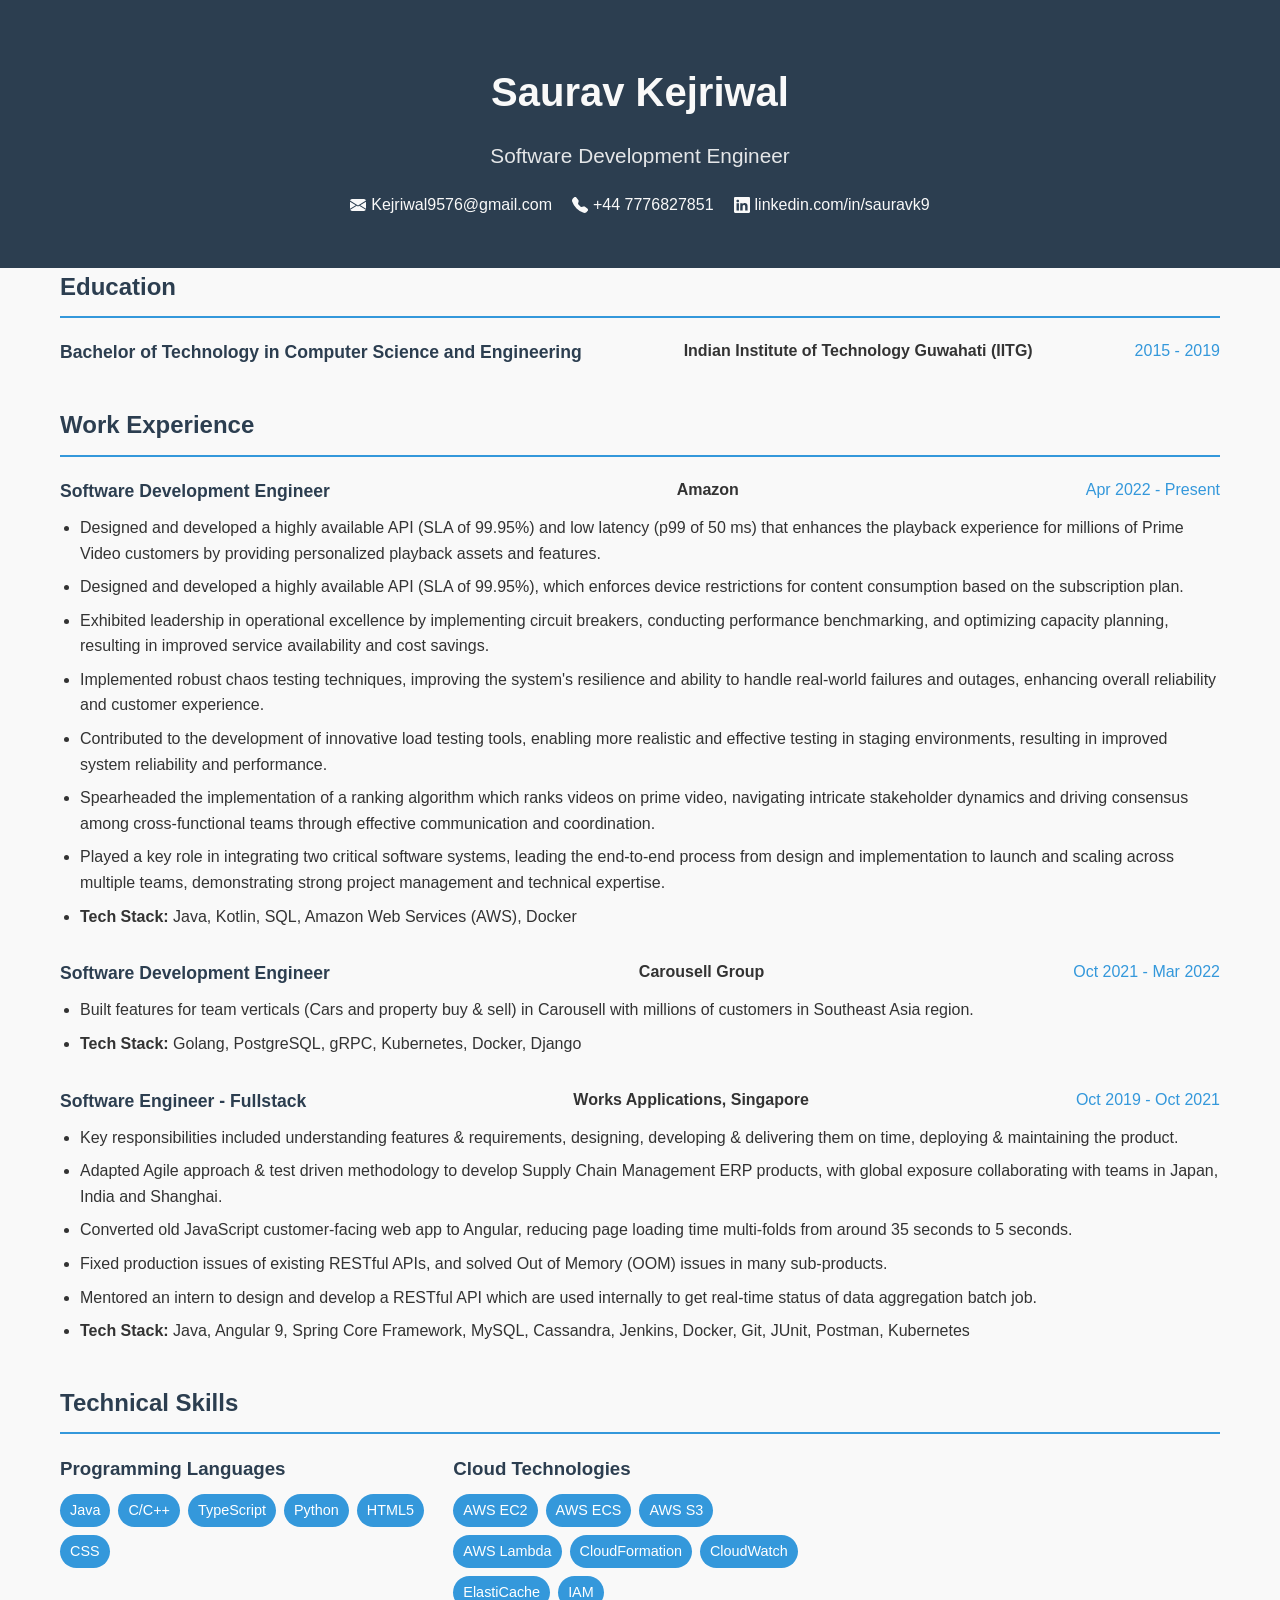
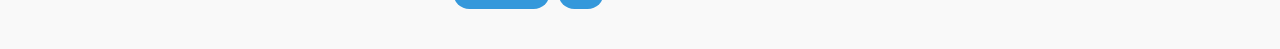
==== index.html @ 4a51d450 "Update index.html" ====
<!DOCTYPE html>
<html lang="en">
<head>
  <meta charset="UTF-8">
  <meta name="viewport" content="width=device-width, initial-scale=1.0">
  <title>Saurav Kejriwal | Software Engineer</title>
  <style>
    :root {
      --primary-color: #2c3e50;
      --secondary-color: #3498db;
      --accent-color: #e74c3c;
      --light-bg: #f9f9f9;
      --dark-bg: #2c3e50;
      --text-color: #333;
      --light-text: #f9f9f9;
    }
    
    * {
      margin: 0;
      padding: 0;
      box-sizing: border-box;
      font-family: 'Segoe UI', Tahoma, Geneva, Verdana, sans-serif;
    }
    
    body {
      color: var(--text-color);
      line-height: 1.6;
      background-color: var(--light-bg);
    }
    
    a {
      color: var(--secondary-color);
      text-decoration: none;
      transition: color 0.3s;
    }
    
    a:hover {
      color: var(--accent-color);
    }
    
    .container {
      max-width: 1200px;
      margin: 0 auto;
      padding: 0 20px;
    }
    
    /* Header */
    header {
      background-color: var(--dark-bg);
      color: var(--light-text);
      padding: 60px 0 30px;
      text-align: center;
    }
    
    .profile-info h1 {
      font-size: 2.5rem;
      margin-bottom: 15px;
    }
    
    .profile-info h2 {
      font-size: 1.3rem;
      font-weight: normal;
      margin-bottom: 20px;
      opacity: 0.9;
    }
    
    .contact-links {
      display: flex;
      justify-content: center;
      gap: 20px;
      margin: 20px 0;
      flex-wrap: wrap;
    }
    
    .contact-links a {
      color: var(--light-text);
      display: flex;
      align-items: center;
      gap: 5px;
    }
    
    .contact-links a:hover {
      color: var(--secondary-color);
    }
    
    /* Main Content */
    main {
      padding: 40px 0;
    }
    
    section {
      margin-bottom: 40px;
    }
    
    section h2 {
      border-bottom: 2px solid var(--secondary-color);
      padding-bottom: 10px;
      margin-bottom: 20px;
      color: var(--primary-color);
    }
    
    .experience-item, .education-item {
      margin-bottom: 30px;
    }
    
    .experience-header, .education-header {
      display: flex;
      justify-content: space-between;
      margin-bottom: 10px;
      flex-wrap: wrap;
    }
    
    .experience-title, .education-degree {
      font-weight: bold;
      font-size: 1.1rem;
      color: var(--primary-color);
    }
    
    .experience-company, .education-institution {
      font-weight: bold;
    }
    
    .experience-date, .education-date {
      color: var(--secondary-color);
    }
    
    .experience-details ul {
      padding-left: 20px;
    }
    
    .experience-details li {
      margin-bottom: 8px;
    }
    
    /* Skills */
    .skills-container {
      display: grid;
      grid-template-columns: repeat(auto-fill, minmax(300px, 1fr));
      gap: 20px;
    }
    
    .skill-category h3 {
      color: var(--primary-color);
      margin-bottom: 10px;
    }
    
    .skill-list {
      display: flex;
      flex-wrap: wrap;
      gap: 8px;
    }
    
    .skill-item {
      background-color: var(--secondary-color);
      color: white;
      padding: 5px 10px;
      border-radius: 20px;
      font-size: 0.9rem;
    }
    
    /* Achievements & Responsibilities */
    .achievements-list li, .responsibilities-list li {
      margin-bottom: 15px;
      list-style-type: disc;
      margin-left: 20px;
    }
    
    /* Footer */
    footer {
      background-color: var(--dark-bg);
      color: var(--light-text);
      padding: 20px 0;
      text-align: center;
    }
    
    /* Responsive */
    @media screen and (max-width: 768px) {
      .experience-header, .education-header {
        flex-direction: column;
        gap: 5px;
      }
      
      .skills-container {
        grid-template-columns: 1fr;
      }
    }
  </style>
</head>
<body>
  <header>
    <div class="container">
      <div class="profile-info">
        <h1>Saurav Kejriwal</h1>
        <h2>Software Development Engineer</h2>
        <div class="contact-links">
          <a href="mailto:Kejriwal9576@gmail.com">
            <svg xmlns="http://www.w3.org/2000/svg" width="16" height="16" fill="currentColor" viewBox="0 0 16 16">
              <path d="M.05 3.555A2 2 0 0 1 2 2h12a2 2 0 0 1 1.95 1.555L8 8.414.05 3.555ZM0 4.697v7.104l5.803-3.558L0 4.697ZM6.761 8.83l-6.57 4.027A2 2 0 0 0 2 14h12a2 2 0 0 0 1.808-1.144l-6.57-4.027L8 9.586l-1.239-.757Zm3.436-.586L16 11.801V4.697l-5.803 3.546Z"/>
            </svg>
            Kejriwal9576@gmail.com
          </a>
          <a href="tel:+447776827851">
            <svg xmlns="http://www.w3.org/2000/svg" width="16" height="16" fill="currentColor" viewBox="0 0 16 16">
              <path fill-rule="evenodd" d="M1.885.511a1.745 1.745 0 0 1 2.61.163L6.29 2.98c.329.423.445.974.315 1.494l-.547 2.19a.678.678 0 0 0 .178.643l2.457 2.457a.678.678 0 0 0 .644.178l2.189-.547a1.745 1.745 0 0 1 1.494.315l2.306 1.794c.829.645.905 1.87.163 2.611l-1.034 1.034c-.74.74-1.846 1.065-2.877.702a18.634 18.634 0 0 1-7.01-4.42 18.634 18.634 0 0 1-4.42-7.009c-.362-1.03-.037-2.137.703-2.877L1.885.511z"/>
            </svg>
            +44 7776827851
          </a>
          <a href="https://linkedin.com/in/sauravk9" target="_blank">
            <svg xmlns="http://www.w3.org/2000/svg" width="16" height="16" fill="currentColor" viewBox="0 0 16 16">
              <path d="M0 1.146C0 .513.526 0 1.175 0h13.65C15.474 0 16 .513 16 1.146v13.708c0 .633-.526 1.146-1.175 1.146H1.175C.526 16 0 15.487 0 14.854V1.146zm4.943 12.248V6.169H2.542v7.225h2.401zm-1.2-8.212c.837 0 1.358-.554 1.358-1.248-.015-.709-.52-1.248-1.342-1.248-.822 0-1.359.54-1.359 1.248 0 .694.521 1.248 1.327 1.248h.016zm4.908 8.212V9.359c0-.216.016-.432.08-.586.173-.431.568-.878 1.232-.878.869 0 1.216.662 1.216 1.634v3.865h2.401V9.25c0-2.22-1.184-3.252-2.764-3.252-1.274 0-1.845.7-2.165 1.193v.025h-.016a5.54 5.54 0 0 1 .016-.025V6.169h-2.4c.03.678 0 7.225 0 7.225h2.4z"/>
            </svg>
            linkedin.com/in/sauravk9
          </a>
        </div>
      </div>
    </div>
  </header>
  
  <main class="container">
    <section id="education">
      <h2>Education</h2>
      <div class="education-item">
        <div class="education-header">
          <div class="education-degree">Bachelor of Technology in Computer Science and Engineering</div>
          <div class="education-institution">Indian Institute of Technology Guwahati (IITG)</div>
          <div class="education-date">2015 - 2019</div>
        </div>
      </div>
    </section>

    <section id="experience">
      <h2>Work Experience</h2>
      
      <div class="experience-item">
        <div class="experience-header">
          <div class="experience-title">Software Development Engineer</div>
          <div class="experience-company">Amazon</div>
          <div class="experience-date">Apr 2022 - Present</div>
        </div>
        <div class="experience-details">
          <ul>
            <li>Designed and developed a highly available API (SLA of 99.95%) and low latency (p99 of 50 ms) that enhances the playback experience for millions of Prime Video customers by providing personalized playback assets and features.</li>
            <li>Designed and developed a highly available API (SLA of 99.95%), which enforces device restrictions for content consumption based on the subscription plan.</li>
            <li>Exhibited leadership in operational excellence by implementing circuit breakers, conducting performance benchmarking, and optimizing capacity planning, resulting in improved service availability and cost savings.</li>
            <li>Implemented robust chaos testing techniques, improving the system's resilience and ability to handle real-world failures and outages, enhancing overall reliability and customer experience.</li>
            <li>Contributed to the development of innovative load testing tools, enabling more realistic and effective testing in staging environments, resulting in improved system reliability and performance.</li>
            <li>Spearheaded the implementation of a ranking algorithm which ranks videos on prime video, navigating intricate stakeholder dynamics and driving consensus among cross-functional teams through effective communication and coordination.</li>
            <li>Played a key role in integrating two critical software systems, leading the end-to-end process from design and implementation to launch and scaling across multiple teams, demonstrating strong project management and technical expertise.</li>
            <li><strong>Tech Stack:</strong> Java, Kotlin, SQL, Amazon Web Services (AWS), Docker</li>
          </ul>
        </div>
      </div>
      
      <div class="experience-item">
        <div class="experience-header">
          <div class="experience-title">Software Development Engineer</div>
          <div class="experience-company">Carousell Group</div>
          <div class="experience-date">Oct 2021 - Mar 2022</div>
        </div>
        <div class="experience-details">
          <ul>
            <li>Built features for team verticals (Cars and property buy & sell) in Carousell with millions of customers in Southeast Asia region.</li>
            <li><strong>Tech Stack:</strong> Golang, PostgreSQL, gRPC, Kubernetes, Docker, Django</li>
          </ul>
        </div>
      </div>
      
      <div class="experience-item">
        <div class="experience-header">
          <div class="experience-title">Software Engineer - Fullstack</div>
          <div class="experience-company">Works Applications, Singapore</div>
          <div class="experience-date">Oct 2019 - Oct 2021</div>
        </div>
        <div class="experience-details">
          <ul>
            <li>Key responsibilities included understanding features & requirements, designing, developing & delivering them on time, deploying & maintaining the product.</li>
            <li>Adapted Agile approach & test driven methodology to develop Supply Chain Management ERP products, with global exposure collaborating with teams in Japan, India and Shanghai.</li>
            <li>Converted old JavaScript customer-facing web app to Angular, reducing page loading time multi-folds from around 35 seconds to 5 seconds.</li>
            <li>Fixed production issues of existing RESTful APIs, and solved Out of Memory (OOM) issues in many sub-products.</li>
            <li>Mentored an intern to design and develop a RESTful API which are used internally to get real-time status of data aggregation batch job.</li>
            <li><strong>Tech Stack:</strong> Java, Angular 9, Spring Core Framework, MySQL, Cassandra, Jenkins, Docker, Git, JUnit, Postman, Kubernetes</li>
          </ul>
        </div>
      </div>
    </section>
    
    <section id="skills">
      <h2>Technical Skills</h2>
      <div class="skills-container">
        <div class="skill-category">
          <h3>Programming Languages</h3>
          <div class="skill-list">
            <span class="skill-item">Java</span>
            <span class="skill-item">C/C++</span>
            <span class="skill-item">TypeScript</span>
            <span class="skill-item">Python</span>
            <span class="skill-item">HTML5</span>
            <span class="skill-item">CSS</span>
          </div>
        </div>
        
        <div class="skill-category">
          <h3>Cloud Technologies</h3>
          <div class="skill-list">
            <span class="skill-item">AWS EC2</span>
            <span class="skill-item">AWS ECS</span>
            <span class="skill-item">AWS S3</span>
            <span class="skill-item">AWS Lambda</span>
            <span class="skill-item">CloudFormation</span>
            <span class="skill-item">CloudWatch</span>
            <span class="skill-item">ElastiCache</span>
            <span class="skill-item">IAM</span>
          </div>
        </div>
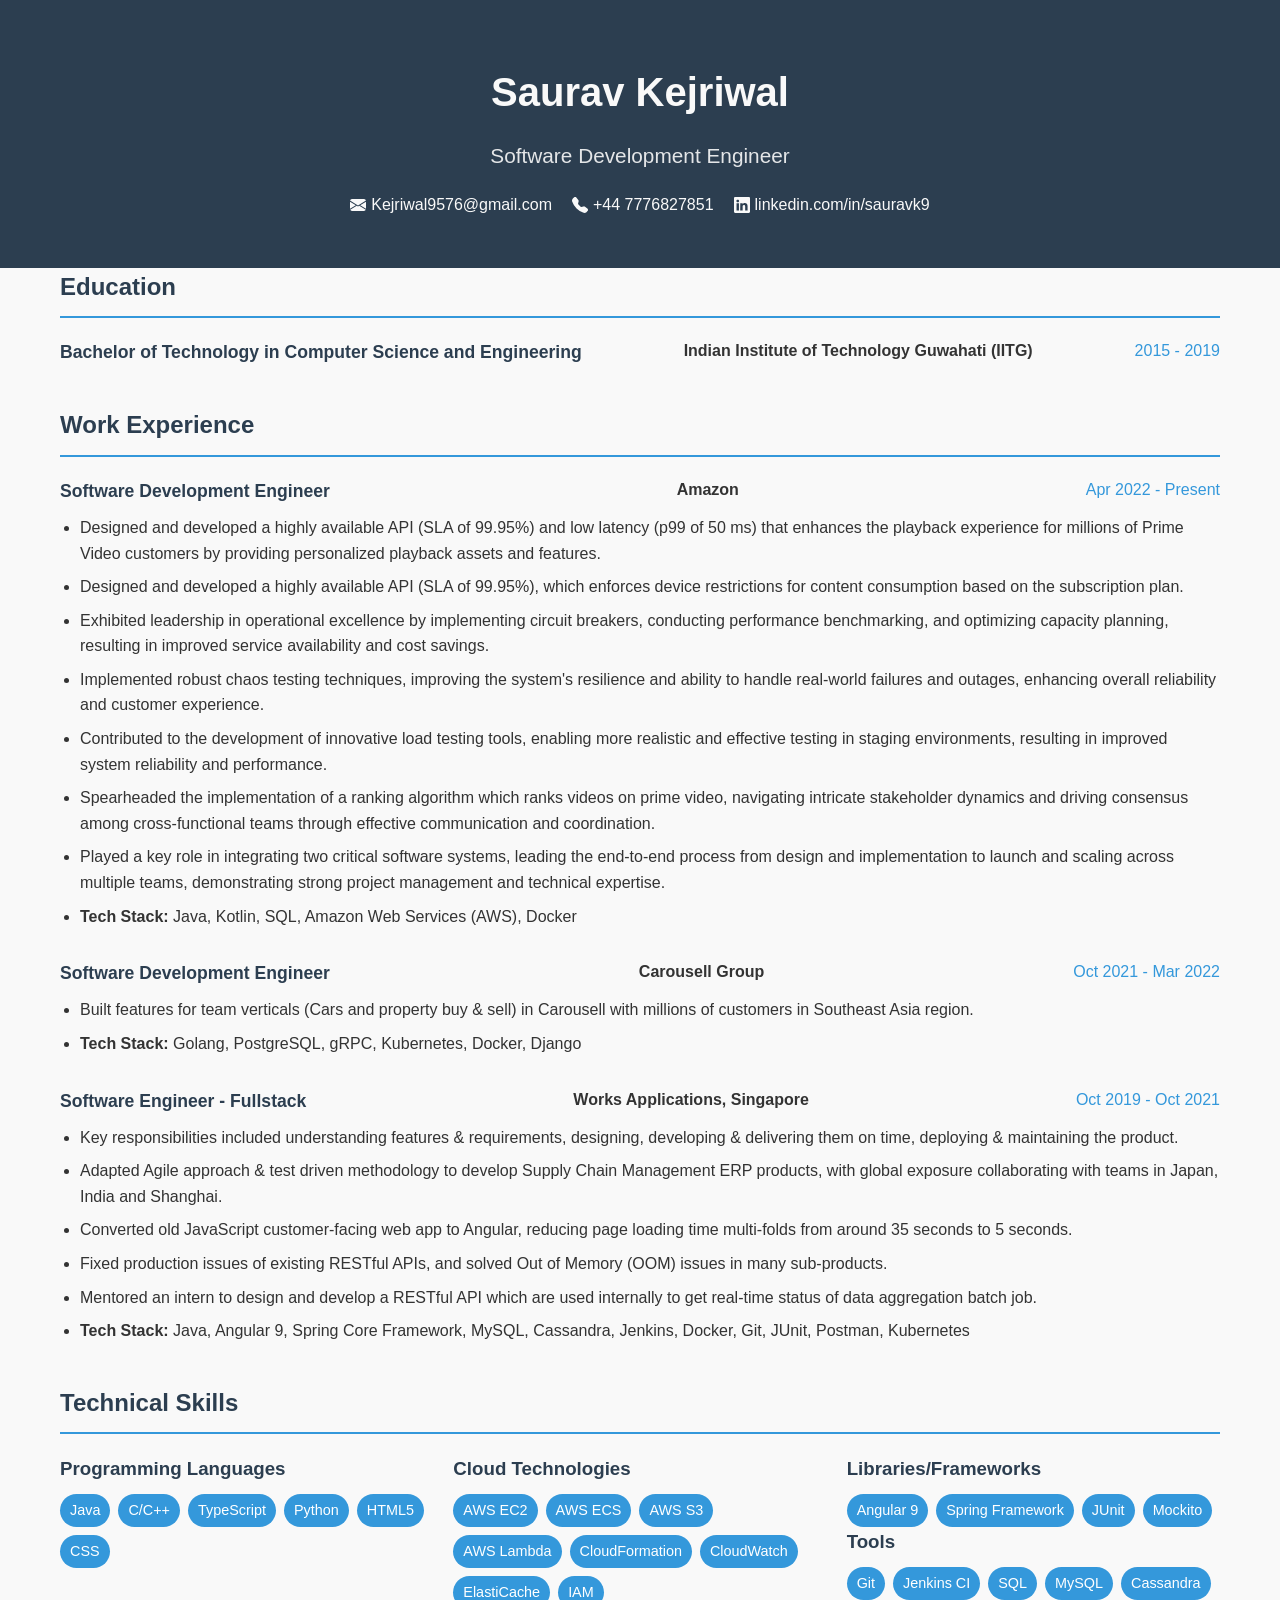
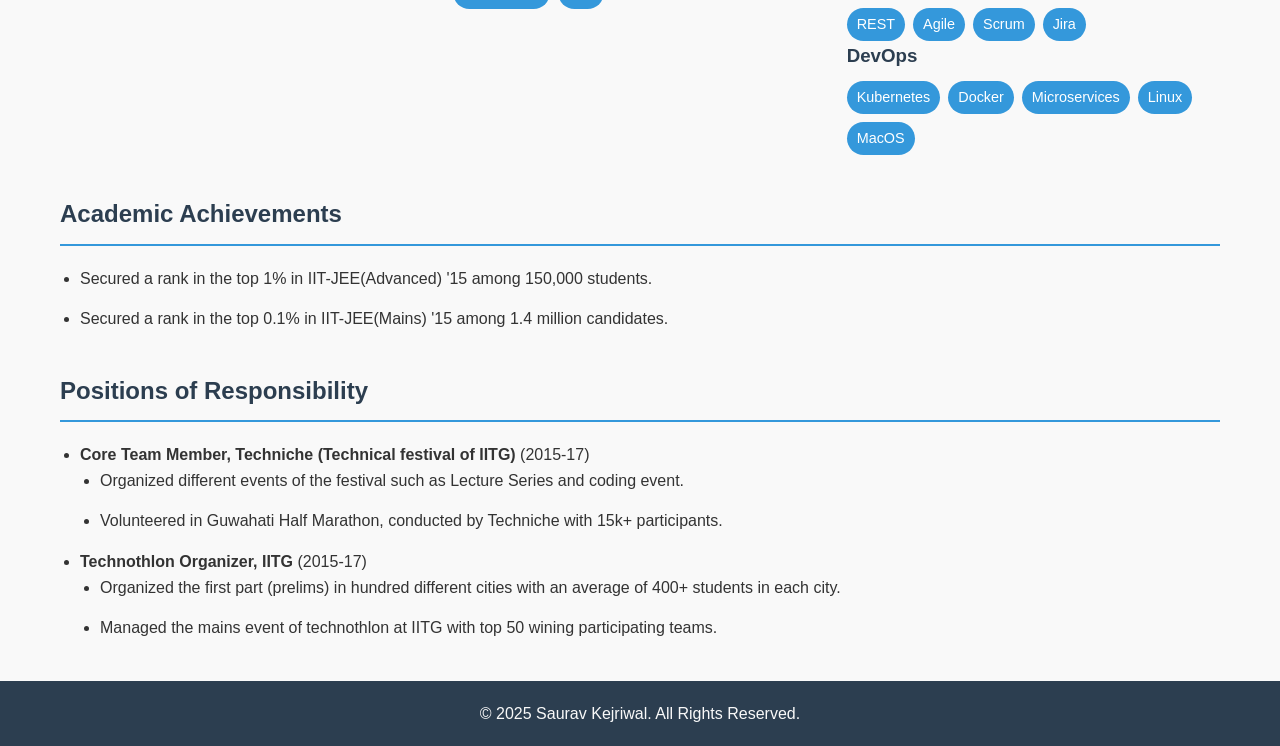
==== commit 2b3e532b: "Update index.html" ====
--- a/index.html
+++ b/index.html
@@ -312,4 +312,80 @@
             <span class="skill-item">IAM</span>
           </div>
         </div>
+
+        <div class="skill-category">
+          <h3>Libraries/Frameworks</h3>
+          <div class="skill-list">
+        <div class="skill-list">
+            <span class="skill-item">Angular 9</span>
+            <span class="skill-item">Spring Framework</span>
+            <span class="skill-item">JUnit</span>
+            <span class="skill-item">Mockito</span>
+          </div>
+        </div>
+        
+        <div class="skill-category">
+          <h3>Tools</h3>
+          <div class="skill-list">
+            <span class="skill-item">Git</span>
+            <span class="skill-item">Jenkins CI</span>
+            <span class="skill-item">SQL</span>
+            <span class="skill-item">MySQL</span>
+            <span class="skill-item">Cassandra</span>
+            <span class="skill-item">REST</span>
+            <span class="skill-item">Agile</span>
+            <span class="skill-item">Scrum</span>
+            <span class="skill-item">Jira</span>
+          </div>
+        </div>
+        
+        <div class="skill-category">
+          <h3>DevOps</h3>
+          <div class="skill-list">
+            <span class="skill-item">Kubernetes</span>
+            <span class="skill-item">Docker</span>
+            <span class="skill-item">Microservices</span>
+            <span class="skill-item">Linux</span>
+            <span class="skill-item">MacOS</span>
+          </div>
+        </div>
+      </div>
+    </section>
+    
+    <section id="achievements">
+      <h2>Academic Achievements</h2>
+      <ul class="achievements-list">
+        <li>Secured a rank in the top 1% in IIT-JEE(Advanced) '15 among 150,000 students.</li>
+        <li>Secured a rank in the top 0.1% in IIT-JEE(Mains) '15 among 1.4 million candidates.</li>
+      </ul>
+    </section>
+    
+    <section id="responsibilities">
+      <h2>Positions of Responsibility</h2>
+      <ul class="responsibilities-list">
+        <li>
+          <strong>Core Team Member, Techniche (Technical festival of IITG)</strong> (2015-17)
+          <ul>
+            <li>Organized different events of the festival such as Lecture Series and coding event.</li>
+            <li>Volunteered in Guwahati Half Marathon, conducted by Techniche with 15k+ participants.</li>
+          </ul>
+        </li>
+        <li>
+          <strong>Technothlon Organizer, IITG</strong> (2015-17)
+          <ul>
+            <li>Organized the first part (prelims) in hundred different cities with an average of 400+ students in each city.</li>
+            <li>Managed the mains event of technothlon at IITG with top 50 wining participating teams.</li>
+          </ul>
+        </li>
+      </ul>
+    </section>
+  </main>
   
+  <footer>
+    <div class="container">
+      <p>&copy; 2025 Saurav Kejriwal. All Rights Reserved.</p>
+    </div>
+  </footer>
+</body>
+</html>
+  
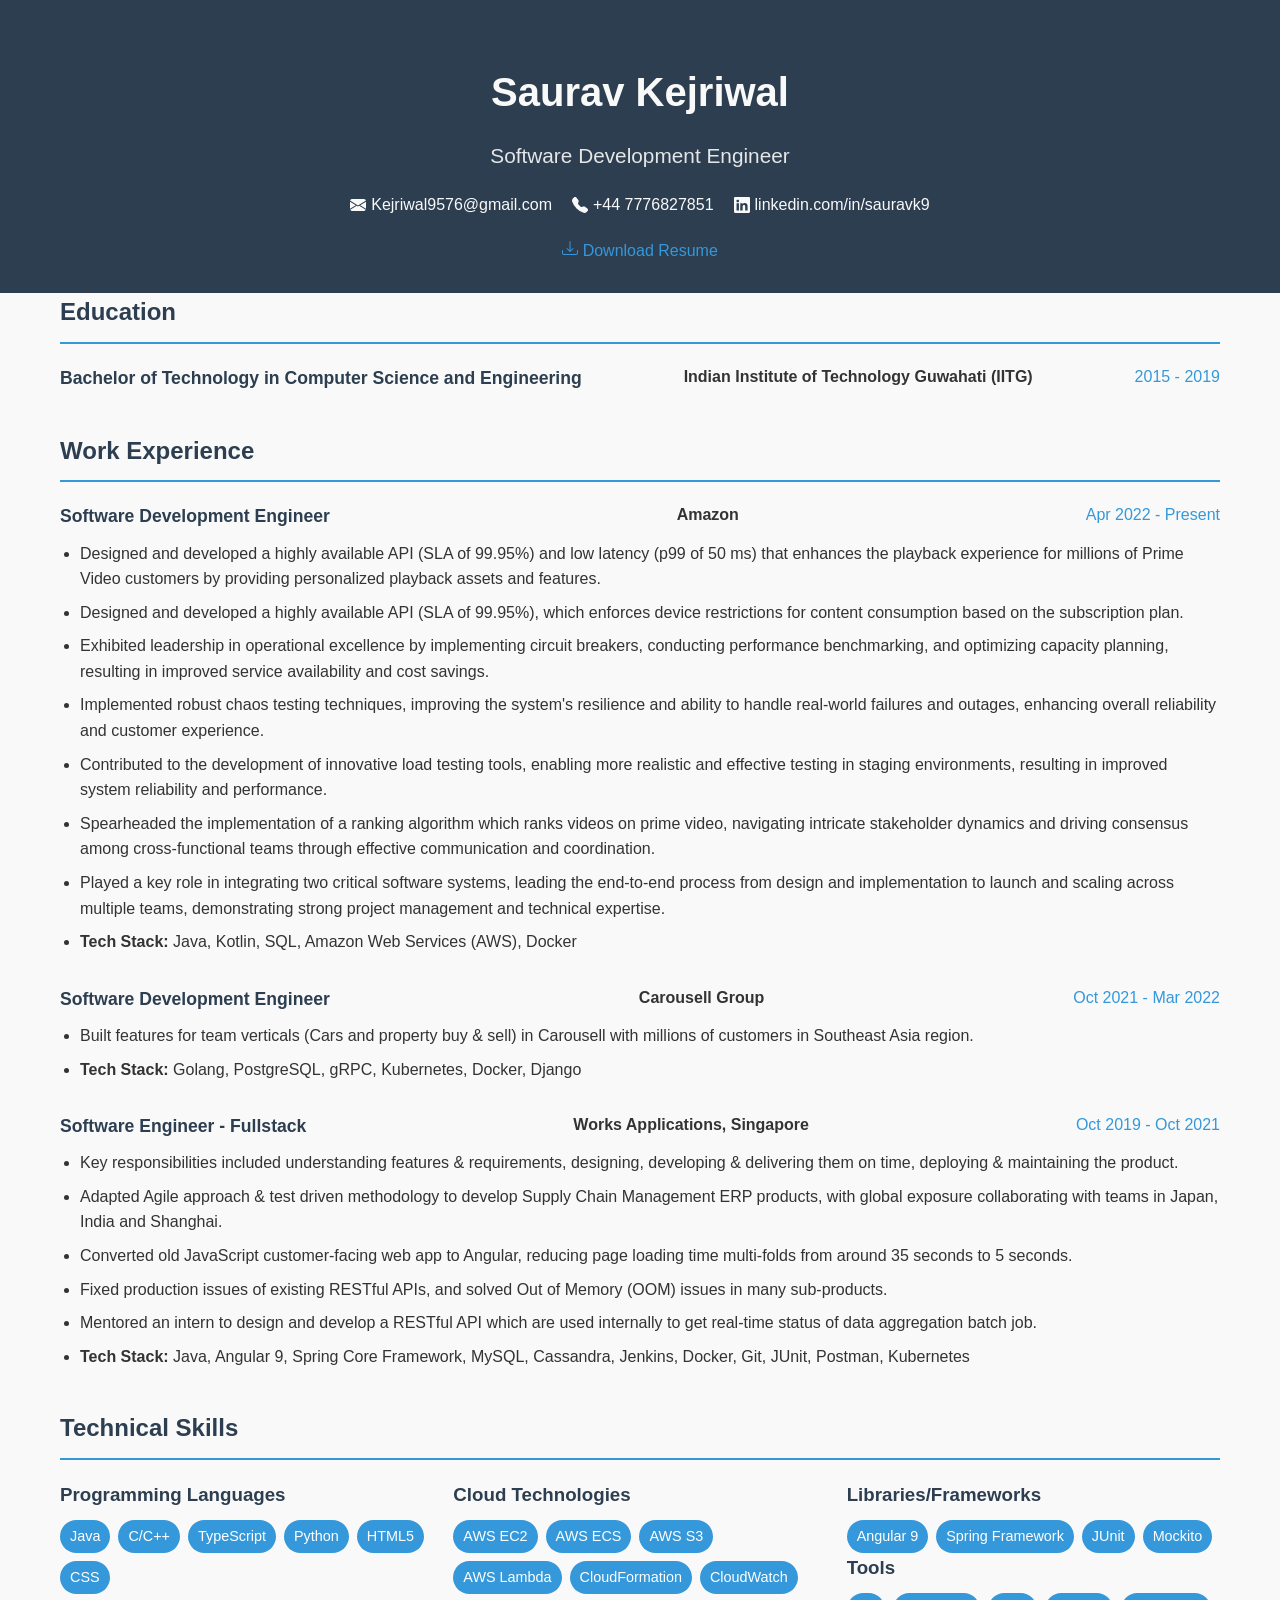
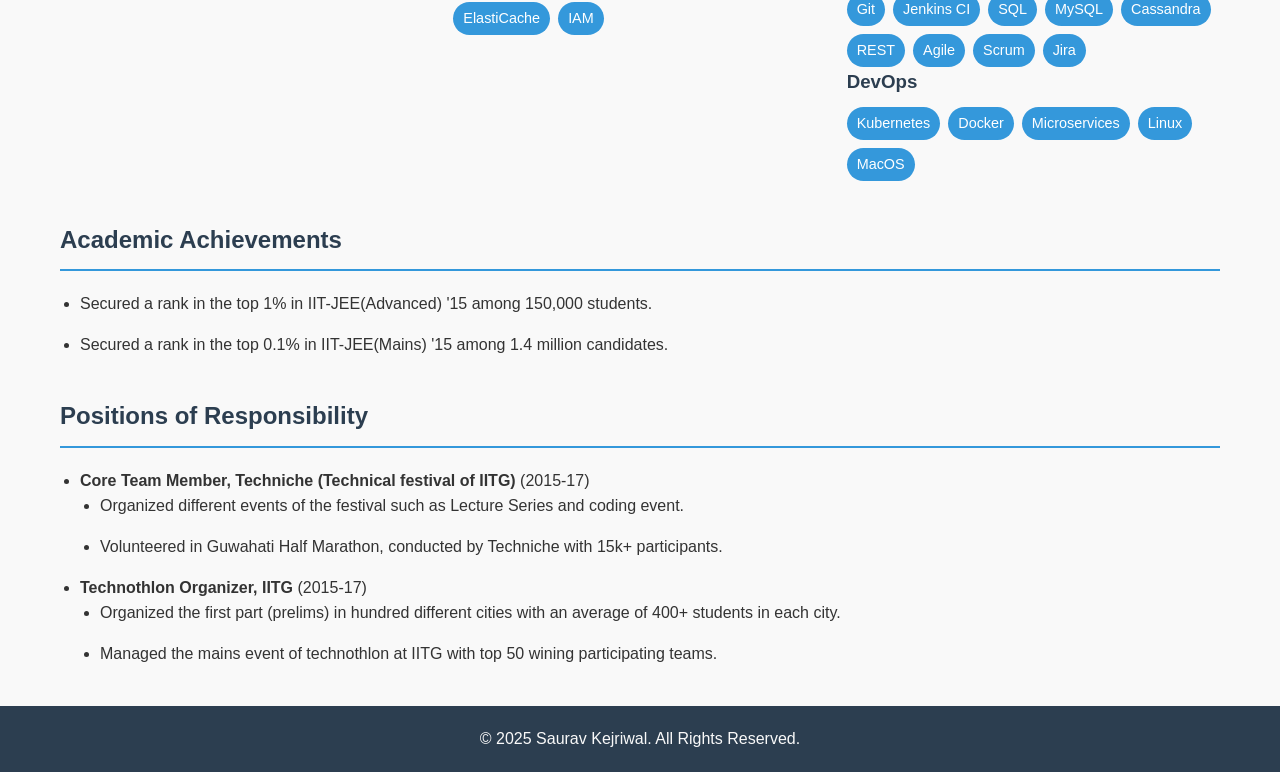
==== commit a1594608: "Update index.html" ====
--- a/index.html
+++ b/index.html
@@ -212,6 +212,15 @@
             linkedin.com/in/sauravk9
           </a>
         </div>
+        <div class="download-resume">
+  <a href="https://github.com/saurav9876/saurav9876.github.io/raw/master/Resume_Saurav.pdf" class="download-btn" target="_blank">
+    <svg xmlns="http://www.w3.org/2000/svg" width="16" height="16" fill="currentColor" viewBox="0 0 16 16">
+      <path d="M.5 9.9a.5.5 0 0 1 .5.5v2.5a1 1 0 0 0 1 1h12a1 1 0 0 0 1-1v-2.5a.5.5 0 0 1 1 0v2.5a2 2 0 0 1-2 2H2a2 2 0 0 1-2-2v-2.5a.5.5 0 0 1 .5-.5z"/>
+      <path d="M7.646 11.854a.5.5 0 0 0 .708 0l3-3a.5.5 0 0 0-.708-.708L8.5 10.293V1.5a.5.5 0 0 0-1 0v8.793L5.354 8.146a.5.5 0 1 0-.708.708l3 3z"/>
+    </svg>
+    Download Resume
+  </a>
+</div>
       </div>
     </div>
   </header>
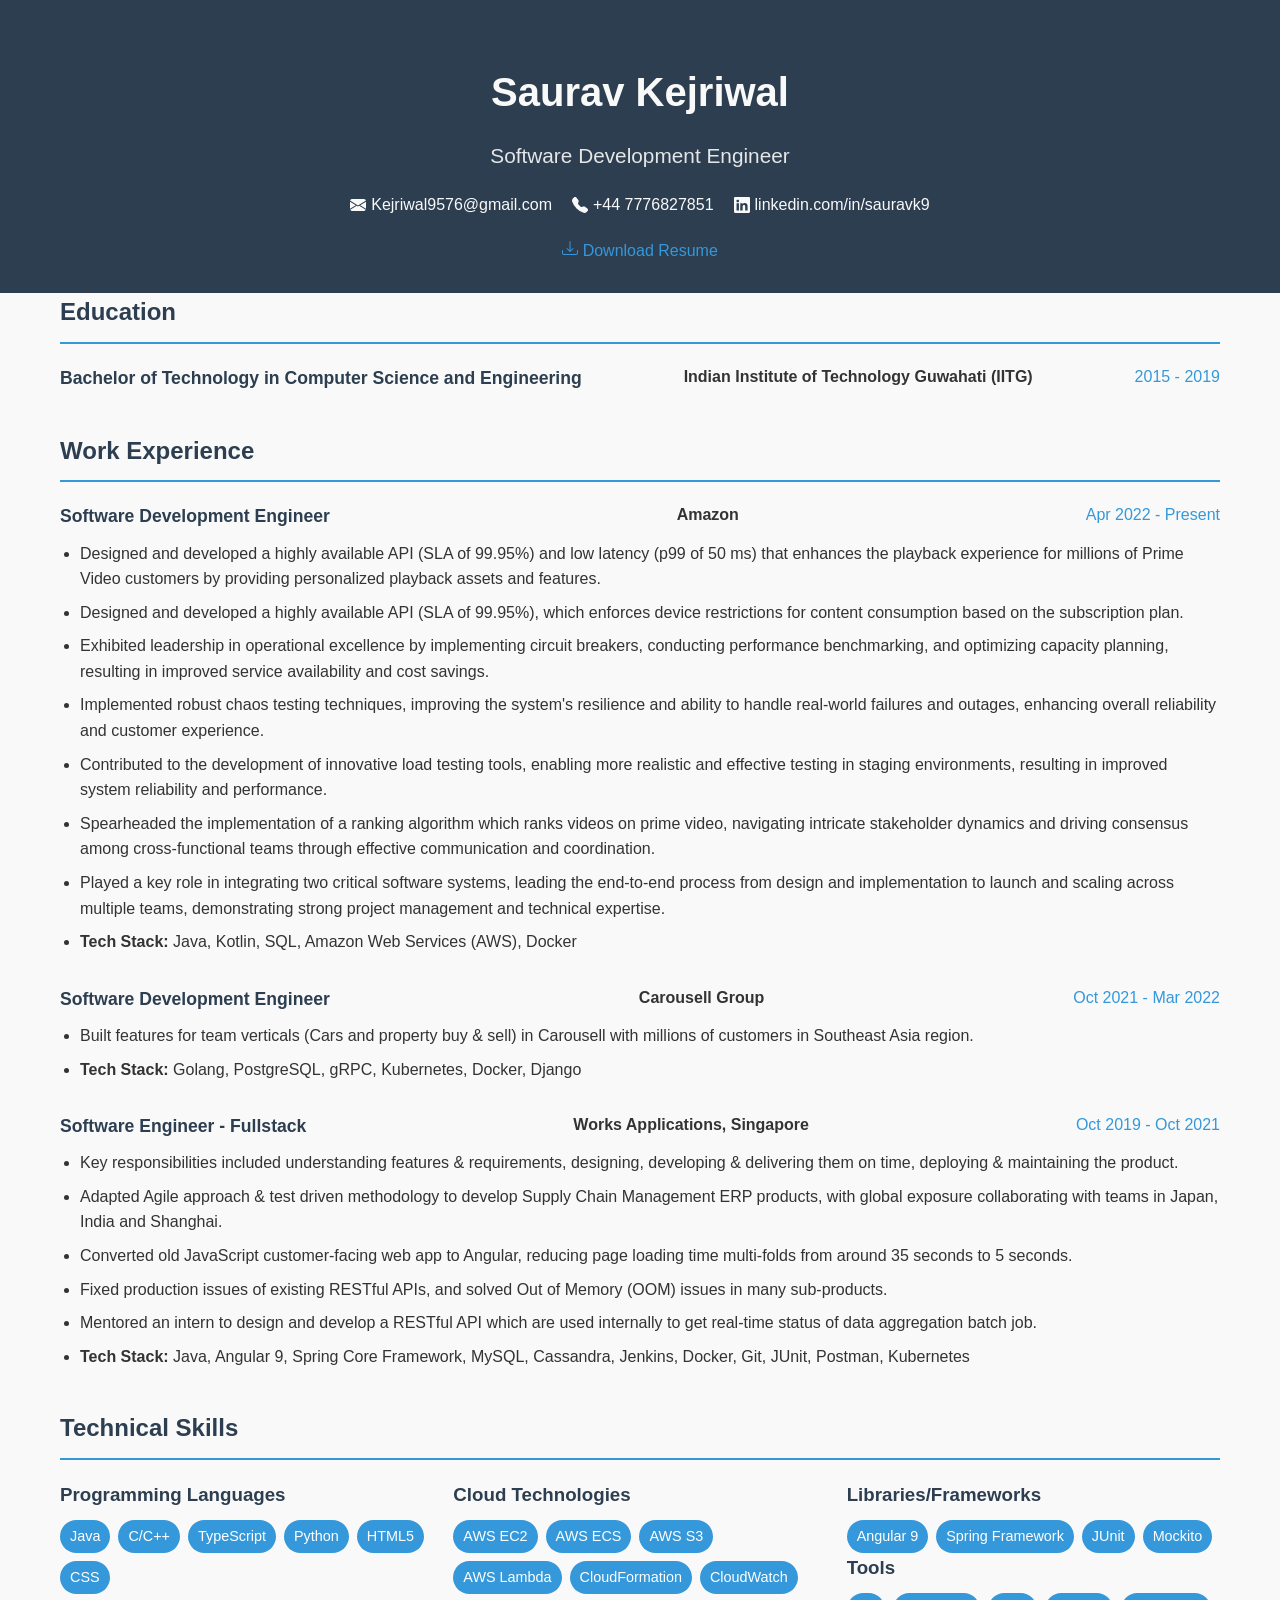
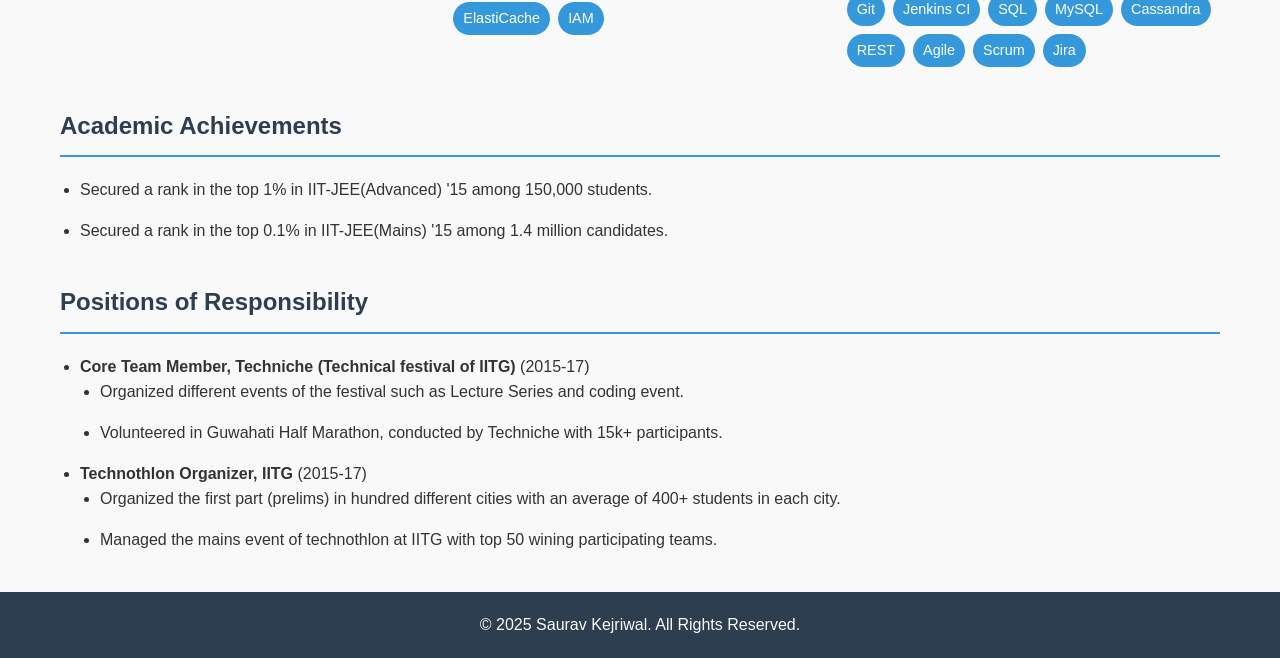
==== commit e1ccd837: "Update index.html" ====
--- a/index.html
+++ b/index.html
@@ -347,17 +347,6 @@
             <span class="skill-item">Jira</span>
           </div>
         </div>
-        
-        <div class="skill-category">
-          <h3>DevOps</h3>
-          <div class="skill-list">
-            <span class="skill-item">Kubernetes</span>
-            <span class="skill-item">Docker</span>
-            <span class="skill-item">Microservices</span>
-            <span class="skill-item">Linux</span>
-            <span class="skill-item">MacOS</span>
-          </div>
-        </div>
       </div>
     </section>
     
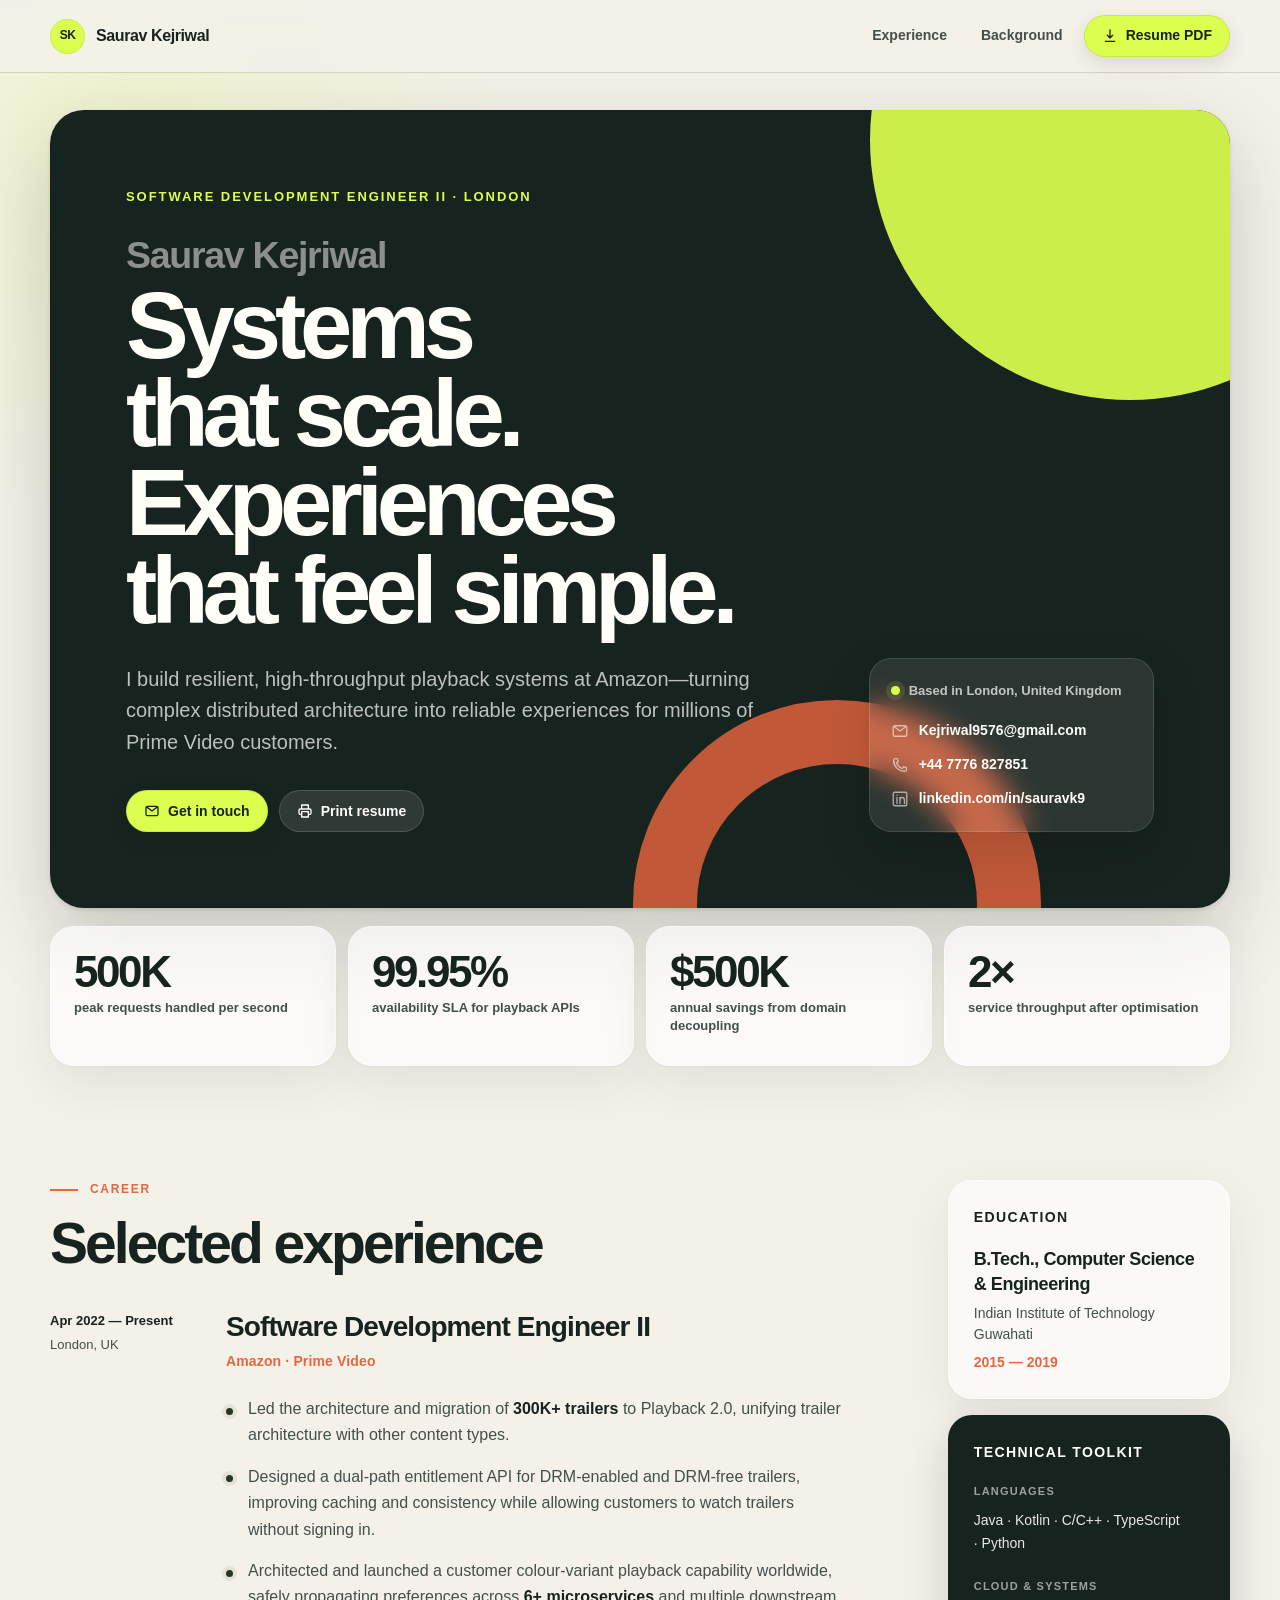
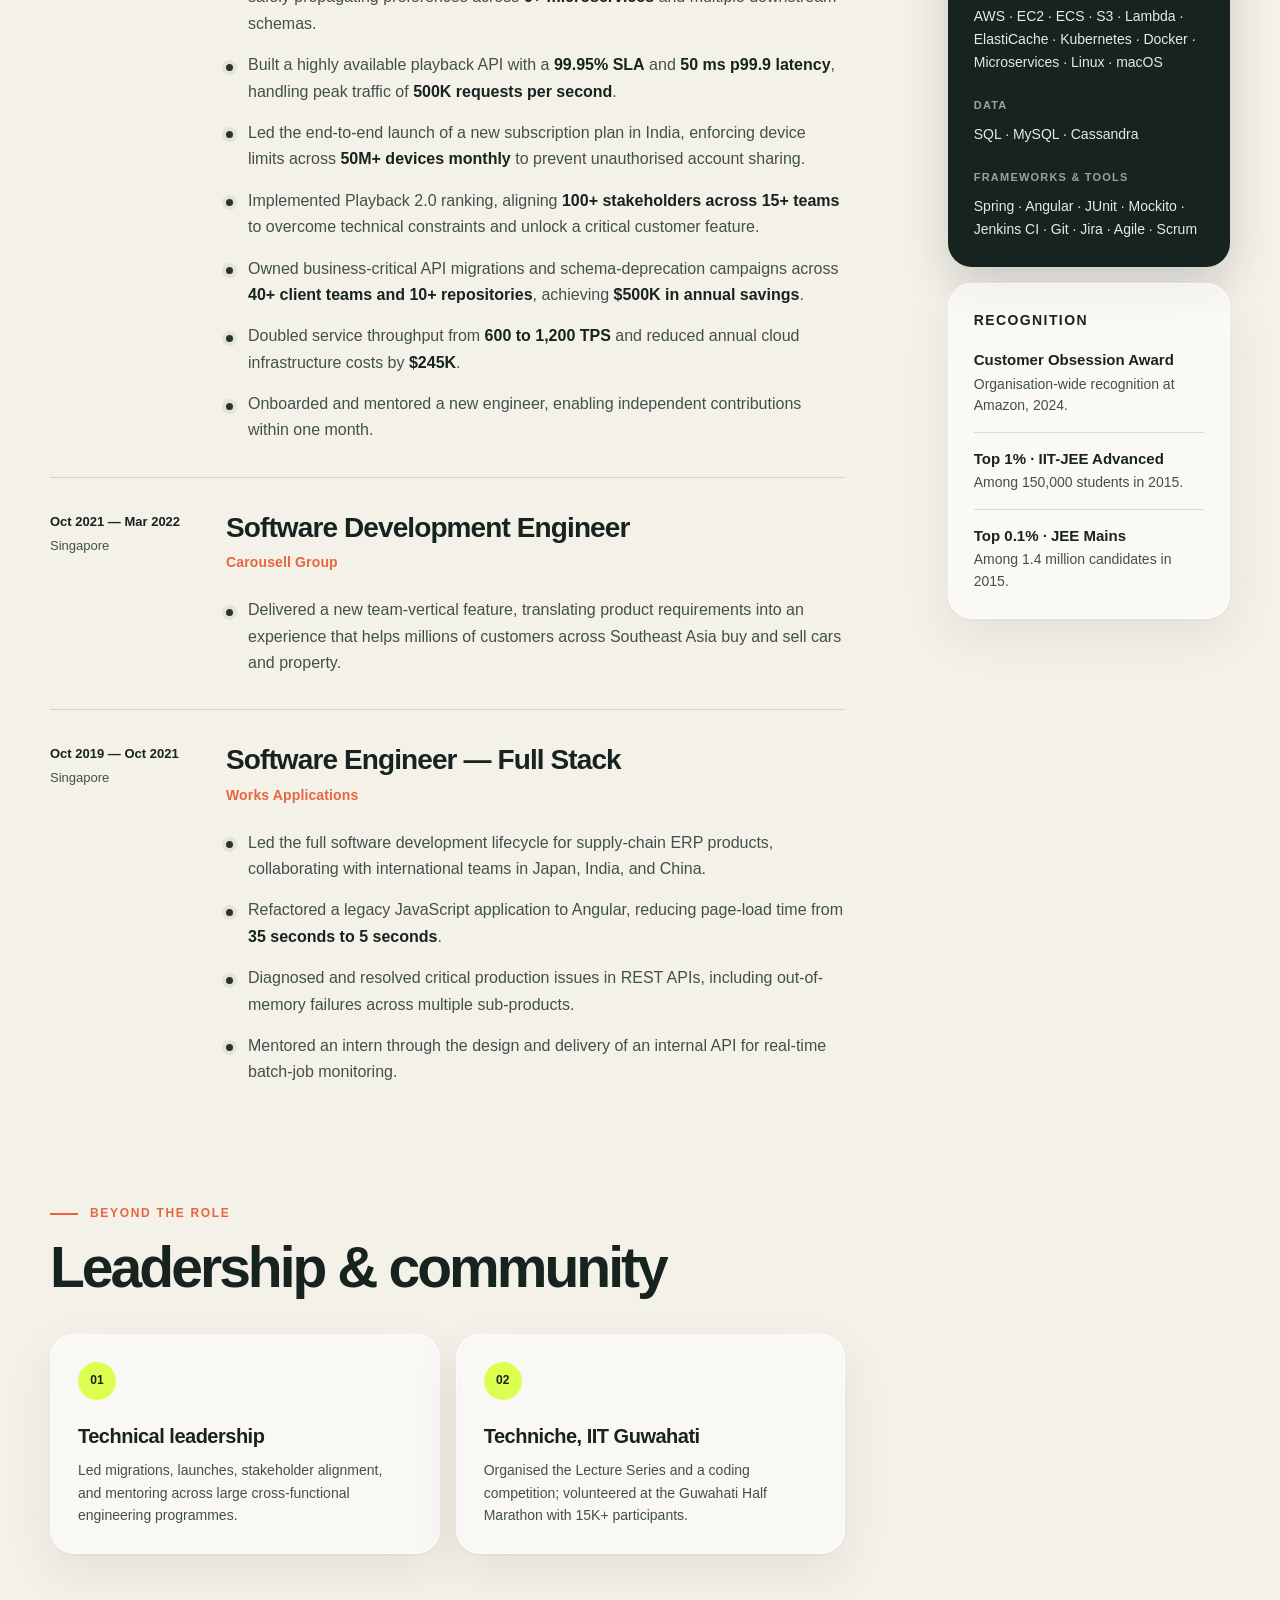
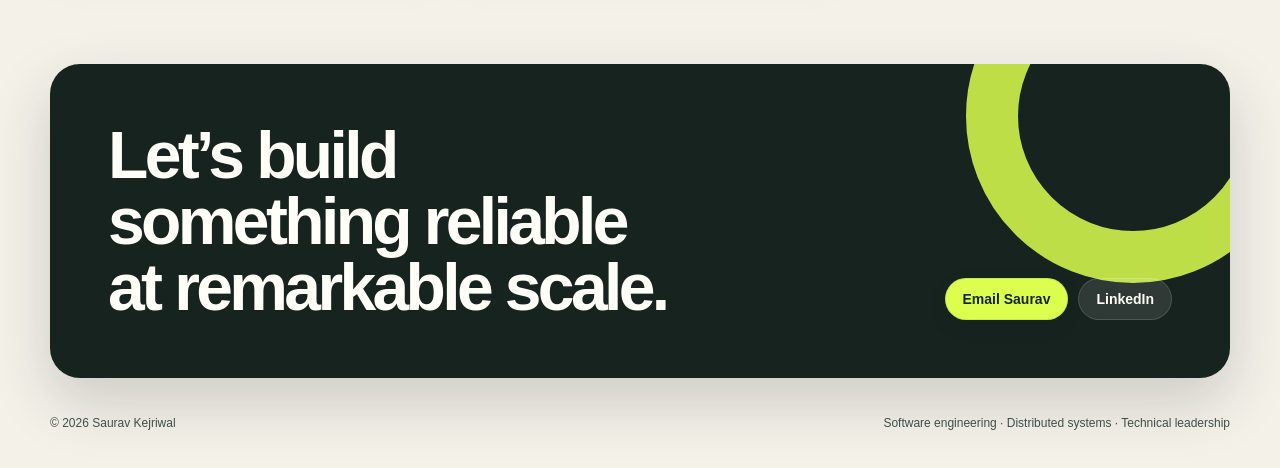
==== commit 9c7c08cd: "Refresh resume website" ====
--- a/index.html
+++ b/index.html
@@ -1,389 +1,1348 @@
-<!DOCTYPE html>
+<!doctype html>
 <html lang="en">
 <head>
-  <meta charset="UTF-8">
-  <meta name="viewport" content="width=device-width, initial-scale=1.0">
-  <title>Saurav Kejriwal | Software Engineer</title>
+  <meta charset="utf-8">
+  <meta name="viewport" content="width=device-width, initial-scale=1">
+  <meta name="description" content="Saurav Kejriwal — Software Development Engineer II building high-scale playback systems at Amazon in London.">
+  <meta name="theme-color" content="#17231f">
+  <title>Saurav Kejriwal — Software Development Engineer II</title>
   <style>
     :root {
-      --primary-color: #2c3e50;
-      --secondary-color: #3498db;
-      --accent-color: #e74c3c;
-      --light-bg: #f9f9f9;
-      --dark-bg: #2c3e50;
-      --text-color: #333;
-      --light-text: #f9f9f9;
-    }
-    
+      --ink: #17231f;
+      --ink-soft: #42504b;
+      --paper: #f4f1e9;
+      --paper-deep: #ebe6da;
+      --card: rgba(255, 255, 255, 0.66);
+      --white: #fffef9;
+      --accent: #dcff4f;
+      --accent-dark: #26361f;
+      --warm: #e7663f;
+      --line: rgba(23, 35, 31, 0.14);
+      --shadow: 0 1px 2px rgba(23, 35, 31, 0.05),
+                0 18px 50px rgba(23, 35, 31, 0.08);
+      --radius: 24px;
+      --max-width: 1180px;
+    }
+
     * {
+      box-sizing: border-box;
+    }
+
+    html {
+      scroll-behavior: smooth;
+      scroll-padding-top: 96px;
+    }
+
+    body {
+      margin: 0;
+      color: var(--ink);
+      background:
+        radial-gradient(circle at 10% 4%, rgba(220, 255, 79, 0.18), transparent 24rem),
+        var(--paper);
+      font-family: Inter, ui-sans-serif, -apple-system, BlinkMacSystemFont, "Segoe UI", sans-serif;
+      font-size: 16px;
+      line-height: 1.65;
+      -webkit-font-smoothing: antialiased;
+      text-rendering: optimizeLegibility;
+    }
+
+    ::selection {
+      color: var(--ink);
+      background: var(--accent);
+    }
+
+    a {
+      color: inherit;
+      text-decoration-thickness: 1px;
+      text-underline-offset: 4px;
+    }
+
+    a:hover {
+      text-decoration-color: var(--warm);
+    }
+
+    svg {
+      display: block;
+    }
+
+    .skip-link {
+      position: fixed;
+      top: 12px;
+      left: 12px;
+      z-index: 100;
+      padding: 10px 14px;
+      border-radius: 10px;
+      color: var(--white);
+      background: var(--ink);
+      transform: translateY(-160%);
+      transition-property: transform;
+      transition-duration: 180ms;
+    }
+
+    .skip-link:focus {
+      transform: translateY(0);
+    }
+
+    .shell {
+      width: min(calc(100% - 40px), var(--max-width));
+      margin-inline: auto;
+    }
+
+    .topbar {
+      position: sticky;
+      top: 0;
+      z-index: 20;
+      background: rgba(244, 241, 233, 0.86);
+      box-shadow: 0 1px 0 var(--line);
+      backdrop-filter: blur(18px);
+      -webkit-backdrop-filter: blur(18px);
+    }
+
+    .topbar-inner {
+      min-height: 72px;
+      display: flex;
+      align-items: center;
+      justify-content: space-between;
+      gap: 24px;
+    }
+
+    .wordmark {
+      display: inline-flex;
+      align-items: center;
+      gap: 11px;
+      font-weight: 760;
+      letter-spacing: -0.025em;
+      text-decoration: none;
+    }
+
+    .wordmark-mark {
+      width: 35px;
+      height: 35px;
+      display: grid;
+      place-items: center;
+      border-radius: 50%;
+      color: var(--ink);
+      background: var(--accent);
+      font-size: 12px;
+      font-weight: 850;
+      letter-spacing: -0.04em;
+      box-shadow: inset 0 0 0 1px rgba(23, 35, 31, 0.08);
+    }
+
+    .nav-links {
+      display: flex;
+      align-items: center;
+      gap: 8px;
+    }
+
+    .nav-link,
+    .button {
+      min-height: 42px;
+      display: inline-flex;
+      align-items: center;
+      justify-content: center;
+      gap: 8px;
+      border: 0;
+      border-radius: 999px;
+      font: inherit;
+      font-size: 14px;
+      font-weight: 720;
+      text-decoration: none;
+      cursor: pointer;
+      transition-property: color, background-color, box-shadow, transform;
+      transition-duration: 180ms;
+      transition-timing-function: cubic-bezier(0.2, 0, 0, 1);
+    }
+
+    .nav-link {
+      padding: 0 13px;
+      color: var(--ink-soft);
+    }
+
+    .nav-link:hover {
+      color: var(--ink);
+      background: rgba(23, 35, 31, 0.06);
+    }
+
+    .nav-link:active,
+    .button:active {
+      transform: scale(0.96);
+    }
+
+    .button {
+      padding: 0 18px;
+    }
+
+    .button-primary {
+      color: var(--ink);
+      background: var(--accent);
+      box-shadow: inset 0 0 0 1px rgba(23, 35, 31, 0.1), 0 7px 18px rgba(23, 35, 31, 0.12);
+    }
+
+    .button-primary:hover {
+      background: #e4ff73;
+      box-shadow: inset 0 0 0 1px rgba(23, 35, 31, 0.1), 0 10px 24px rgba(23, 35, 31, 0.16);
+    }
+
+    .button-quiet {
+      color: var(--white);
+      background: rgba(255, 255, 255, 0.1);
+      box-shadow: inset 0 0 0 1px rgba(255, 255, 255, 0.15);
+    }
+
+    .button-quiet:hover {
+      background: rgba(255, 255, 255, 0.16);
+    }
+
+    .hero {
+      padding: 38px 0 22px;
+    }
+
+    .hero-card {
+      position: relative;
+      min-height: 585px;
+      overflow: hidden;
+      display: grid;
+      grid-template-columns: minmax(0, 1.42fr) minmax(280px, 0.58fr);
+      gap: 44px;
+      padding: clamp(34px, 6vw, 76px);
+      border-radius: 34px;
+      color: var(--white);
+      background: var(--ink);
+      box-shadow: 0 2px 4px rgba(23, 35, 31, 0.12), 0 30px 80px rgba(23, 35, 31, 0.2);
+      isolation: isolate;
+    }
+
+    .hero-card::before {
+      content: "";
+      position: absolute;
+      width: 520px;
+      height: 520px;
+      right: -160px;
+      top: -230px;
+      z-index: -1;
+      border-radius: 50%;
+      background: var(--accent);
+      opacity: 0.92;
+    }
+
+    .hero-card::after {
+      content: "";
+      position: absolute;
+      width: 280px;
+      height: 280px;
+      right: 16%;
+      bottom: -200px;
+      z-index: -1;
+      border: 64px solid var(--warm);
+      border-radius: 50%;
+      opacity: 0.82;
+    }
+
+    .hero-copy {
+      align-self: center;
+      max-width: 760px;
+    }
+
+    .eyebrow {
+      margin: 0 0 22px;
+      color: var(--accent);
+      font-size: 13px;
+      font-weight: 820;
+      letter-spacing: 0.15em;
+      text-transform: uppercase;
+    }
+
+    h1,
+    h2,
+    h3,
+    p {
+      text-wrap: pretty;
+    }
+
+    h1,
+    h2 {
+      text-wrap: balance;
+    }
+
+    h1 {
+      max-width: 850px;
+      margin: 0;
+      font-size: clamp(48px, 8vw, 94px);
+      line-height: 0.94;
+      letter-spacing: -0.065em;
+      font-weight: 820;
+    }
+
+    .hero-name {
+      display: block;
+      color: rgba(255, 254, 249, 0.5);
+      font-size: 0.4em;
+      line-height: 1.4;
+      letter-spacing: -0.035em;
+    }
+
+    .hero-summary {
+      max-width: 650px;
+      margin: 28px 0 0;
+      color: rgba(255, 254, 249, 0.72);
+      font-size: clamp(17px, 2vw, 20px);
+      line-height: 1.58;
+    }
+
+    .hero-actions {
+      display: flex;
+      flex-wrap: wrap;
+      gap: 11px;
+      margin-top: 32px;
+    }
+
+    .hero-aside {
+      align-self: end;
+      padding: 22px;
+      border-radius: 22px;
+      background: rgba(255, 255, 255, 0.09);
+      box-shadow: inset 0 0 0 1px rgba(255, 255, 255, 0.12), 0 20px 50px rgba(0, 0, 0, 0.12);
+      backdrop-filter: blur(14px);
+      -webkit-backdrop-filter: blur(14px);
+    }
+
+    .availability {
+      display: flex;
+      align-items: center;
+      gap: 9px;
+      margin: 0 0 18px;
+      color: rgba(255, 254, 249, 0.72);
+      font-size: 13px;
+      font-weight: 700;
+    }
+
+    .availability-dot {
+      width: 9px;
+      height: 9px;
+      border-radius: 50%;
+      background: var(--accent);
+      box-shadow: 0 0 0 5px rgba(220, 255, 79, 0.12);
+    }
+
+    .contact-list {
       margin: 0;
       padding: 0;
-      box-sizing: border-box;
-      font-family: 'Segoe UI', Tahoma, Geneva, Verdana, sans-serif;
-    }
-    
-    body {
-      color: var(--text-color);
-      line-height: 1.6;
-      background-color: var(--light-bg);
-    }
-    
-    a {
-      color: var(--secondary-color);
-      text-decoration: none;
-      transition: color 0.3s;
-    }
-    
-    a:hover {
-      color: var(--accent-color);
-    }
-    
-    .container {
-      max-width: 1200px;
-      margin: 0 auto;
-      padding: 0 20px;
-    }
-    
-    /* Header */
-    header {
-      background-color: var(--dark-bg);
-      color: var(--light-text);
-      padding: 60px 0 30px;
-      text-align: center;
-    }
-    
-    .profile-info h1 {
-      font-size: 2.5rem;
-      margin-bottom: 15px;
-    }
-    
-    .profile-info h2 {
-      font-size: 1.3rem;
-      font-weight: normal;
-      margin-bottom: 20px;
-      opacity: 0.9;
-    }
-    
-    .contact-links {
-      display: flex;
-      justify-content: center;
-      gap: 20px;
-      margin: 20px 0;
-      flex-wrap: wrap;
-    }
-    
-    .contact-links a {
-      color: var(--light-text);
+      list-style: none;
+    }
+
+    .contact-list li + li {
+      margin-top: 11px;
+    }
+
+    .contact-list a,
+    .contact-item {
       display: flex;
       align-items: center;
-      gap: 5px;
-    }
-    
-    .contact-links a:hover {
-      color: var(--secondary-color);
-    }
-    
-    /* Main Content */
+      gap: 10px;
+      color: var(--white);
+      font-size: 14px;
+      font-weight: 640;
+      text-decoration: none;
+    }
+
+    .contact-list a:hover {
+      color: var(--accent);
+    }
+
+    .contact-icon {
+      flex: 0 0 auto;
+      width: 18px;
+      color: rgba(255, 254, 249, 0.58);
+    }
+
+    .impact-strip {
+      display: grid;
+      grid-template-columns: repeat(4, 1fr);
+      gap: 12px;
+      padding: 18px 0 0;
+    }
+
+    .impact-card {
+      min-height: 140px;
+      padding: 24px;
+      border-radius: var(--radius);
+      background: var(--card);
+      box-shadow: var(--shadow), inset 0 0 0 1px rgba(255, 255, 255, 0.46);
+      backdrop-filter: blur(10px);
+    }
+
+    .impact-value {
+      display: block;
+      margin-bottom: 5px;
+      font-size: clamp(26px, 3.6vw, 44px);
+      font-weight: 820;
+      line-height: 1;
+      letter-spacing: -0.055em;
+      font-variant-numeric: tabular-nums;
+    }
+
+    .impact-label {
+      display: block;
+      color: var(--ink-soft);
+      font-size: 13px;
+      font-weight: 680;
+      line-height: 1.4;
+    }
+
     main {
-      padding: 40px 0;
-    }
-    
-    section {
-      margin-bottom: 40px;
-    }
-    
-    section h2 {
-      border-bottom: 2px solid var(--secondary-color);
-      padding-bottom: 10px;
-      margin-bottom: 20px;
-      color: var(--primary-color);
-    }
-    
-    .experience-item, .education-item {
-      margin-bottom: 30px;
-    }
-    
-    .experience-header, .education-header {
+      padding: 92px 0 110px;
+    }
+
+    .resume-grid {
+      display: grid;
+      grid-template-columns: minmax(0, 1.55fr) minmax(270px, 0.55fr);
+      gap: clamp(50px, 8vw, 110px);
+      align-items: start;
+    }
+
+    .section + .section {
+      margin-top: 84px;
+    }
+
+    .section-kicker {
+      display: flex;
+      align-items: center;
+      gap: 12px;
+      margin: 0 0 14px;
+      color: var(--warm);
+      font-size: 12px;
+      font-weight: 820;
+      letter-spacing: 0.14em;
+      text-transform: uppercase;
+    }
+
+    .section-kicker::before {
+      content: "";
+      width: 28px;
+      height: 2px;
+      background: currentColor;
+    }
+
+    .section-title {
+      margin: 0 0 38px;
+      font-size: clamp(34px, 5vw, 57px);
+      line-height: 1.03;
+      letter-spacing: -0.052em;
+      font-weight: 800;
+    }
+
+    .role {
+      position: relative;
+      display: grid;
+      grid-template-columns: 150px minmax(0, 1fr);
+      gap: 26px;
+      padding: 34px 0;
+    }
+
+    .role:first-of-type {
+      padding-top: 0;
+    }
+
+    .role + .role {
+      box-shadow: 0 -1px 0 var(--line);
+    }
+
+    .role-meta {
+      color: var(--ink-soft);
+      font-size: 13px;
+      line-height: 1.55;
+      font-variant-numeric: tabular-nums;
+    }
+
+    .role-date,
+    .role-location {
+      display: block;
+    }
+
+    .role-date {
+      color: var(--ink);
+      font-weight: 760;
+    }
+
+    .role-location {
+      margin-top: 4px;
+    }
+
+    .role-heading {
+      margin: 0;
+      font-size: clamp(21px, 3vw, 28px);
+      line-height: 1.15;
+      letter-spacing: -0.032em;
+      font-weight: 790;
+    }
+
+    .role-company {
+      display: block;
+      margin-top: 7px;
+      color: var(--warm);
+      font-size: 14px;
+      font-weight: 760;
+      letter-spacing: 0.01em;
+    }
+
+    .role-points {
+      margin: 23px 0 0;
+      padding: 0;
+      list-style: none;
+    }
+
+    .role-points li {
+      position: relative;
+      padding-left: 22px;
+      color: var(--ink-soft);
+      line-height: 1.65;
+    }
+
+    .role-points li + li {
+      margin-top: 15px;
+    }
+
+    .role-points li::before {
+      content: "";
+      position: absolute;
+      top: 0.72em;
+      left: 0;
+      width: 7px;
+      height: 7px;
+      border-radius: 50%;
+      background: var(--accent-dark);
+      box-shadow: 0 0 0 4px rgba(38, 54, 31, 0.08);
+    }
+
+    .role-points strong {
+      color: var(--ink);
+      font-weight: 770;
+    }
+
+    .sidebar {
+      position: sticky;
+      top: 112px;
+    }
+
+    .sidebar-card {
+      padding: 26px;
+      border-radius: var(--radius);
+      background: rgba(255, 255, 255, 0.58);
+      box-shadow: var(--shadow), inset 0 0 0 1px rgba(255, 255, 255, 0.55);
+    }
+
+    .sidebar-card + .sidebar-card {
+      margin-top: 16px;
+    }
+
+    .sidebar-card-dark {
+      color: var(--white);
+      background: var(--ink);
+      box-shadow: 0 18px 45px rgba(23, 35, 31, 0.18);
+    }
+
+    .sidebar-heading {
+      margin: 0 0 18px;
+      font-size: 14px;
+      font-weight: 810;
+      letter-spacing: 0.1em;
+      text-transform: uppercase;
+    }
+
+    .education-degree {
+      display: block;
+      margin-bottom: 7px;
+      font-size: 18px;
+      font-weight: 780;
+      line-height: 1.35;
+      letter-spacing: -0.025em;
+    }
+
+    .education-school,
+    .education-date {
+      display: block;
+      color: var(--ink-soft);
+      font-size: 14px;
+      line-height: 1.5;
+    }
+
+    .education-date {
+      margin-top: 7px;
+      color: var(--warm);
+      font-weight: 760;
+      font-variant-numeric: tabular-nums;
+    }
+
+    .skill-group + .skill-group {
+      margin-top: 22px;
+    }
+
+    .skill-label {
+      display: block;
+      margin-bottom: 9px;
+      color: rgba(255, 254, 249, 0.58);
+      font-size: 11px;
+      font-weight: 800;
+      letter-spacing: 0.11em;
+      text-transform: uppercase;
+    }
+
+    .skill-copy {
+      margin: 0;
+      color: rgba(255, 254, 249, 0.9);
+      font-size: 14px;
+      line-height: 1.65;
+    }
+
+    .award-list {
+      margin: 0;
+      padding: 0;
+      list-style: none;
+    }
+
+    .award-list li {
+      padding-left: 0;
+      font-size: 14px;
+      line-height: 1.55;
+    }
+
+    .award-list li + li {
+      margin-top: 16px;
+      padding-top: 16px;
+      box-shadow: 0 -1px 0 var(--line);
+    }
+
+    .award-list strong {
+      display: block;
+      margin-bottom: 3px;
+      font-size: 15px;
+      line-height: 1.35;
+    }
+
+    .award-list span {
+      color: var(--ink-soft);
+    }
+
+    .leadership-grid {
+      display: grid;
+      grid-template-columns: repeat(2, minmax(0, 1fr));
+      gap: 16px;
+    }
+
+    .leadership-card {
+      padding: 28px;
+      border-radius: var(--radius);
+      background: rgba(255, 255, 255, 0.56);
+      box-shadow: var(--shadow), inset 0 0 0 1px rgba(255, 255, 255, 0.5);
+    }
+
+    .leadership-number {
+      display: inline-grid;
+      place-items: center;
+      width: 38px;
+      height: 38px;
+      margin-bottom: 24px;
+      border-radius: 50%;
+      color: var(--ink);
+      background: var(--accent);
+      font-size: 12px;
+      font-weight: 850;
+      font-variant-numeric: tabular-nums;
+    }
+
+    .leadership-card h3 {
+      margin: 0 0 10px;
+      font-size: 20px;
+      line-height: 1.25;
+      letter-spacing: -0.025em;
+    }
+
+    .leadership-card p {
+      margin: 0;
+      color: var(--ink-soft);
+      font-size: 14px;
+      line-height: 1.6;
+    }
+
+    .footer-card {
+      position: relative;
+      overflow: hidden;
       display: flex;
       justify-content: space-between;
-      margin-bottom: 10px;
-      flex-wrap: wrap;
-    }
-    
-    .experience-title, .education-degree {
-      font-weight: bold;
-      font-size: 1.1rem;
-      color: var(--primary-color);
-    }
-    
-    .experience-company, .education-institution {
-      font-weight: bold;
-    }
-    
-    .experience-date, .education-date {
-      color: var(--secondary-color);
-    }
-    
-    .experience-details ul {
-      padding-left: 20px;
-    }
-    
-    .experience-details li {
-      margin-bottom: 8px;
-    }
-    
-    /* Skills */
-    .skills-container {
-      display: grid;
-      grid-template-columns: repeat(auto-fill, minmax(300px, 1fr));
+      align-items: end;
+      gap: 30px;
+      margin-bottom: 36px;
+      padding: clamp(32px, 5vw, 58px);
+      border-radius: 30px;
+      color: var(--white);
+      background: var(--ink);
+      box-shadow: 0 24px 60px rgba(23, 35, 31, 0.18);
+    }
+
+    .footer-card::after {
+      content: "";
+      position: absolute;
+      width: 230px;
+      height: 230px;
+      right: -70px;
+      top: -115px;
+      border: 52px solid var(--accent);
+      border-radius: 50%;
+      opacity: 0.85;
+    }
+
+    .footer-title {
+      position: relative;
+      z-index: 1;
+      max-width: 720px;
+      margin: 0;
+      font-size: clamp(33px, 5.5vw, 66px);
+      line-height: 1;
+      letter-spacing: -0.055em;
+      font-weight: 810;
+    }
+
+    .footer-actions {
+      position: relative;
+      z-index: 1;
+      display: flex;
+      flex: 0 0 auto;
+      gap: 10px;
+    }
+
+    .footer-note {
+      display: flex;
+      justify-content: space-between;
       gap: 20px;
-    }
-    
-    .skill-category h3 {
-      color: var(--primary-color);
-      margin-bottom: 10px;
-    }
-    
-    .skill-list {
-      display: flex;
-      flex-wrap: wrap;
-      gap: 8px;
-    }
-    
-    .skill-item {
-      background-color: var(--secondary-color);
-      color: white;
-      padding: 5px 10px;
-      border-radius: 20px;
-      font-size: 0.9rem;
-    }
-    
-    /* Achievements & Responsibilities */
-    .achievements-list li, .responsibilities-list li {
-      margin-bottom: 15px;
-      list-style-type: disc;
-      margin-left: 20px;
-    }
-    
-    /* Footer */
-    footer {
-      background-color: var(--dark-bg);
-      color: var(--light-text);
-      padding: 20px 0;
-      text-align: center;
-    }
-    
-    /* Responsive */
-    @media screen and (max-width: 768px) {
-      .experience-header, .education-header {
+      padding-bottom: 34px;
+      color: var(--ink-soft);
+      font-size: 12px;
+    }
+
+    :focus-visible {
+      outline: 3px solid var(--warm);
+      outline-offset: 3px;
+    }
+
+    @media (max-width: 900px) {
+      .hero-card {
+        min-height: auto;
+        grid-template-columns: 1fr;
+      }
+
+      .hero-aside {
+        width: min(100%, 420px);
+      }
+
+      .impact-strip {
+        grid-template-columns: repeat(2, 1fr);
+      }
+
+      .resume-grid {
+        grid-template-columns: 1fr;
+      }
+
+      .sidebar {
+        position: static;
+        display: grid;
+        grid-template-columns: repeat(2, minmax(0, 1fr));
+        gap: 16px;
+      }
+
+      .sidebar-card + .sidebar-card {
+        margin-top: 0;
+      }
+
+      .footer-card {
+        align-items: start;
+        flex-direction: column;
+      }
+    }
+
+    @media (max-width: 680px) {
+      .shell {
+        width: min(calc(100% - 24px), var(--max-width));
+      }
+
+      .topbar-inner {
+        min-height: 64px;
+      }
+
+      .wordmark-text,
+      .nav-link:not(.button) {
+        display: none;
+      }
+
+      .nav-links {
+        margin-left: auto;
+      }
+
+      .hero {
+        padding-top: 18px;
+      }
+
+      .hero-card {
+        gap: 42px;
+        padding: 32px 24px;
+        border-radius: 26px;
+      }
+
+      .hero-card::before {
+        width: 320px;
+        height: 320px;
+        right: -165px;
+        top: -185px;
+      }
+
+      h1 {
+        font-size: clamp(46px, 15vw, 67px);
+      }
+
+      .eyebrow {
+        font-size: 10px;
+        letter-spacing: 0.1em;
+      }
+
+      .hero-summary {
+        font-size: 16px;
+      }
+
+      .impact-strip {
+        grid-template-columns: 1fr 1fr;
+      }
+
+      .impact-card {
+        min-height: 122px;
+        padding: 19px;
+      }
+
+      main {
+        padding: 72px 0 82px;
+      }
+
+      .section + .section {
+        margin-top: 68px;
+      }
+
+      .role {
+        grid-template-columns: 1fr;
+        gap: 12px;
+      }
+
+      .role-location,
+      .role-date {
+        display: inline;
+      }
+
+      .role-location::before {
+        content: " · ";
+      }
+
+      .sidebar,
+      .leadership-grid {
+        grid-template-columns: 1fr;
+      }
+
+      .footer-actions {
+        flex-wrap: wrap;
+      }
+
+      .footer-note {
         flex-direction: column;
         gap: 5px;
       }
-      
-      .skills-container {
-        grid-template-columns: 1fr;
+    }
+
+    @media (prefers-reduced-motion: reduce) {
+      html {
+        scroll-behavior: auto;
+      }
+
+      *,
+      *::before,
+      *::after {
+        scroll-behavior: auto !important;
+        transition-duration: 0.01ms !important;
+      }
+    }
+
+    @page {
+      size: A4;
+      margin: 11mm 12mm;
+    }
+
+    @media print {
+      :root {
+        --paper: #ffffff;
+        --card: #ffffff;
+        --line: rgba(23, 35, 31, 0.22);
+      }
+
+      body {
+        background: #ffffff;
+        font-size: 9.2pt;
+        line-height: 1.42;
+        print-color-adjust: exact;
+        -webkit-print-color-adjust: exact;
+      }
+
+      .shell {
+        width: 100%;
+      }
+
+      .topbar,
+      .hero-actions,
+      .footer-card,
+      .footer-note,
+      .skip-link {
+        display: none !important;
+      }
+
+      .hero {
+        padding: 0 0 3mm;
+      }
+
+      .hero-card {
+        min-height: auto;
+        grid-template-columns: 1.45fr 0.55fr;
+        gap: 6mm;
+        padding: 5.5mm 6mm;
+        border-radius: 5mm;
+        box-shadow: none;
+      }
+
+      .hero-card::before {
+        width: 70mm;
+        height: 70mm;
+        right: -28mm;
+        top: -38mm;
+      }
+
+      .hero-card::after {
+        display: none;
+      }
+
+      .eyebrow {
+        margin-bottom: 1.5mm;
+        font-size: 6.3pt;
+      }
+
+      h1 {
+        font-size: 23pt;
+        line-height: 0.98;
+      }
+
+      .hero-summary {
+        display: none;
+      }
+
+      .hero-aside {
+        padding: 3mm;
+        border-radius: 4mm;
+        box-shadow: inset 0 0 0 1px rgba(255, 255, 255, 0.12);
+      }
+
+      .availability {
+        margin-bottom: 2mm;
+        font-size: 6.3pt;
+      }
+
+      .contact-list li + li {
+        margin-top: 1.6mm;
+      }
+
+      .contact-list a,
+      .contact-item {
+        font-size: 6.7pt;
+      }
+
+      .impact-strip {
+        display: none;
+      }
+
+      main {
+        padding: 4mm 0 0;
+      }
+
+      .resume-grid {
+        grid-template-columns: 1.48fr 0.62fr;
+        gap: 6mm;
+      }
+
+      .section + .section {
+        margin-top: 7mm;
+      }
+
+      .section-kicker {
+        margin-bottom: 1.5mm;
+        font-size: 6.5pt;
+      }
+
+      .section-kicker::before {
+        width: 5mm;
+      }
+
+      .section-title {
+        margin-bottom: 5mm;
+        font-size: 22pt;
+      }
+
+      .role {
+        grid-template-columns: 29mm 1fr;
+        gap: 4mm;
+        padding: 4.5mm 0;
+        break-inside: avoid;
+      }
+
+      .role-meta {
+        font-size: 6.8pt;
+      }
+
+      .role-heading {
+        font-size: 12pt;
+      }
+
+      .role-company {
+        margin-top: 1mm;
+        font-size: 7.5pt;
+      }
+
+      .role-points {
+        margin-top: 3mm;
+      }
+
+      .role-points li {
+        padding-left: 3.5mm;
+        line-height: 1.42;
+      }
+
+      .role-points li + li {
+        margin-top: 1.8mm;
+      }
+
+      .role-points li::before {
+        top: 0.55em;
+        width: 1.2mm;
+        height: 1.2mm;
+        box-shadow: none;
+      }
+
+      .sidebar {
+        position: static;
+        display: block;
+      }
+
+      .sidebar-card {
+        padding: 4mm;
+        border-radius: 3.5mm;
+        box-shadow: inset 0 0 0 1px var(--line);
+        break-inside: avoid;
+      }
+
+      .sidebar-card + .sidebar-card {
+        margin-top: 3mm;
+      }
+
+      .sidebar-heading {
+        margin-bottom: 2.5mm;
+        font-size: 7pt;
+      }
+
+      .education-degree {
+        font-size: 9.5pt;
+      }
+
+      .education-school,
+      .education-date,
+      .skill-copy,
+      .award-list li {
+        font-size: 7.3pt;
+      }
+
+      .skill-group + .skill-group {
+        margin-top: 3mm;
+      }
+
+      .skill-label {
+        margin-bottom: 1mm;
+        font-size: 5.8pt;
+      }
+
+      .leadership-grid {
+        gap: 3mm;
+      }
+
+      .leadership-card {
+        padding: 4mm;
+        border-radius: 3.5mm;
+        box-shadow: inset 0 0 0 1px var(--line);
+        break-inside: avoid;
+      }
+
+      .leadership-number {
+        width: 7mm;
+        height: 7mm;
+        margin-bottom: 3mm;
+      }
+
+      .leadership-card h3 {
+        margin-bottom: 1.5mm;
+        font-size: 10pt;
+      }
+
+      .leadership-card p {
+        font-size: 7.3pt;
+      }
+
+      a {
+        text-decoration: none;
       }
     }
   </style>
 </head>
 <body>
-  <header>
-    <div class="container">
-      <div class="profile-info">
-        <h1>Saurav Kejriwal</h1>
-        <h2>Software Development Engineer</h2>
-        <div class="contact-links">
-          <a href="mailto:Kejriwal9576@gmail.com">
-            <svg xmlns="http://www.w3.org/2000/svg" width="16" height="16" fill="currentColor" viewBox="0 0 16 16">
-              <path d="M.05 3.555A2 2 0 0 1 2 2h12a2 2 0 0 1 1.95 1.555L8 8.414.05 3.555ZM0 4.697v7.104l5.803-3.558L0 4.697ZM6.761 8.83l-6.57 4.027A2 2 0 0 0 2 14h12a2 2 0 0 0 1.808-1.144l-6.57-4.027L8 9.586l-1.239-.757Zm3.436-.586L16 11.801V4.697l-5.803 3.546Z"/>
-            </svg>
-            Kejriwal9576@gmail.com
-          </a>
-          <a href="tel:+447776827851">
-            <svg xmlns="http://www.w3.org/2000/svg" width="16" height="16" fill="currentColor" viewBox="0 0 16 16">
-              <path fill-rule="evenodd" d="M1.885.511a1.745 1.745 0 0 1 2.61.163L6.29 2.98c.329.423.445.974.315 1.494l-.547 2.19a.678.678 0 0 0 .178.643l2.457 2.457a.678.678 0 0 0 .644.178l2.189-.547a1.745 1.745 0 0 1 1.494.315l2.306 1.794c.829.645.905 1.87.163 2.611l-1.034 1.034c-.74.74-1.846 1.065-2.877.702a18.634 18.634 0 0 1-7.01-4.42 18.634 18.634 0 0 1-4.42-7.009c-.362-1.03-.037-2.137.703-2.877L1.885.511z"/>
-            </svg>
-            +44 7776827851
-          </a>
-          <a href="https://linkedin.com/in/sauravk9" target="_blank">
-            <svg xmlns="http://www.w3.org/2000/svg" width="16" height="16" fill="currentColor" viewBox="0 0 16 16">
-              <path d="M0 1.146C0 .513.526 0 1.175 0h13.65C15.474 0 16 .513 16 1.146v13.708c0 .633-.526 1.146-1.175 1.146H1.175C.526 16 0 15.487 0 14.854V1.146zm4.943 12.248V6.169H2.542v7.225h2.401zm-1.2-8.212c.837 0 1.358-.554 1.358-1.248-.015-.709-.52-1.248-1.342-1.248-.822 0-1.359.54-1.359 1.248 0 .694.521 1.248 1.327 1.248h.016zm4.908 8.212V9.359c0-.216.016-.432.08-.586.173-.431.568-.878 1.232-.878.869 0 1.216.662 1.216 1.634v3.865h2.401V9.25c0-2.22-1.184-3.252-2.764-3.252-1.274 0-1.845.7-2.165 1.193v.025h-.016a5.54 5.54 0 0 1 .016-.025V6.169h-2.4c.03.678 0 7.225 0 7.225h2.4z"/>
-            </svg>
-            linkedin.com/in/sauravk9
-          </a>
-        </div>
-        <div class="download-resume">
-  <a href="https://github.com/saurav9876/saurav9876.github.io/raw/master/Resume_Saurav.pdf" class="download-btn" target="_blank">
-    <svg xmlns="http://www.w3.org/2000/svg" width="16" height="16" fill="currentColor" viewBox="0 0 16 16">
-      <path d="M.5 9.9a.5.5 0 0 1 .5.5v2.5a1 1 0 0 0 1 1h12a1 1 0 0 0 1-1v-2.5a.5.5 0 0 1 1 0v2.5a2 2 0 0 1-2 2H2a2 2 0 0 1-2-2v-2.5a.5.5 0 0 1 .5-.5z"/>
-      <path d="M7.646 11.854a.5.5 0 0 0 .708 0l3-3a.5.5 0 0 0-.708-.708L8.5 10.293V1.5a.5.5 0 0 0-1 0v8.793L5.354 8.146a.5.5 0 1 0-.708.708l3 3z"/>
-    </svg>
-    Download Resume
-  </a>
-</div>
-      </div>
+  <a class="skip-link" href="#experience">Skip to experience</a>
+
+  <header class="topbar" aria-label="Site header">
+    <div class="shell topbar-inner">
+      <a class="wordmark" href="#top" aria-label="Saurav Kejriwal, back to top">
+        <span class="wordmark-mark" aria-hidden="true">SK</span>
+        <span class="wordmark-text">Saurav Kejriwal</span>
+      </a>
+      <nav class="nav-links" aria-label="Primary navigation">
+        <a class="nav-link" href="#experience">Experience</a>
+        <a class="nav-link" href="#background">Background</a>
+        <a class="nav-link button button-primary" href="Resume_Saurav%20(2).pdf" target="_blank" rel="noopener">
+          <svg width="16" height="16" viewBox="0 0 24 24" fill="none" aria-hidden="true">
+            <path d="M12 3v12m0 0 4-4m-4 4-4-4M5 20h14" stroke="currentColor" stroke-width="2" stroke-linecap="round" stroke-linejoin="round"/>
+          </svg>
+          Resume PDF
+        </a>
+      </nav>
     </div>
   </header>
-  
-  <main class="container">
-    <section id="education">
-      <h2>Education</h2>
-      <div class="education-item">
-        <div class="education-header">
-          <div class="education-degree">Bachelor of Technology in Computer Science and Engineering</div>
-          <div class="education-institution">Indian Institute of Technology Guwahati (IITG)</div>
-          <div class="education-date">2015 - 2019</div>
+
+  <div id="top" class="hero">
+    <div class="shell">
+      <section class="hero-card" aria-labelledby="hero-title">
+        <div class="hero-copy">
+          <p class="eyebrow">Software Development Engineer II · London</p>
+          <h1 id="hero-title">
+            <span class="hero-name">Saurav Kejriwal</span>
+            Systems that scale. Experiences that feel simple.
+          </h1>
+          <p class="hero-summary">
+            I build resilient, high-throughput playback systems at Amazon—turning complex distributed architecture into reliable experiences for millions of Prime Video customers.
+          </p>
+          <div class="hero-actions">
+            <a class="button button-primary" href="mailto:Kejriwal9576@gmail.com">
+              <svg width="16" height="16" viewBox="0 0 24 24" fill="none" aria-hidden="true">
+                <path d="m4 6 8 6 8-6M5 19h14a2 2 0 0 0 2-2V7a2 2 0 0 0-2-2H5a2 2 0 0 0-2 2v10a2 2 0 0 0 2 2Z" stroke="currentColor" stroke-width="2" stroke-linecap="round" stroke-linejoin="round"/>
+              </svg>
+              Get in touch
+            </a>
+            <button class="button button-quiet" type="button" onclick="window.print()">
+              <svg width="16" height="16" viewBox="0 0 24 24" fill="none" aria-hidden="true">
+                <path d="M7 9V3h10v6M7 17H5a2 2 0 0 1-2-2v-4a2 2 0 0 1 2-2h14a2 2 0 0 1 2 2v4a2 2 0 0 1-2 2h-2m-10-4h10v8H7v-8Z" stroke="currentColor" stroke-width="2" stroke-linecap="round" stroke-linejoin="round"/>
+              </svg>
+              Print resume
+            </button>
+          </div>
         </div>
+
+        <aside class="hero-aside" aria-label="Contact information">
+          <p class="availability"><span class="availability-dot" aria-hidden="true"></span>Based in London, United Kingdom</p>
+          <ul class="contact-list">
+            <li>
+              <a href="mailto:Kejriwal9576@gmail.com">
+                <svg class="contact-icon" viewBox="0 0 24 24" fill="none" aria-hidden="true">
+                  <path d="m4 6 8 6 8-6M5 19h14a2 2 0 0 0 2-2V7a2 2 0 0 0-2-2H5a2 2 0 0 0-2 2v10a2 2 0 0 0 2 2Z" stroke="currentColor" stroke-width="1.8" stroke-linecap="round" stroke-linejoin="round"/>
+                </svg>
+                Kejriwal9576@gmail.com
+              </a>
+            </li>
+            <li>
+              <a href="tel:+447776827851">
+                <svg class="contact-icon" viewBox="0 0 24 24" fill="none" aria-hidden="true">
+                  <path d="M8.4 3.5H5.7A2.2 2.2 0 0 0 3.5 5.7c0 8.2 6.6 14.8 14.8 14.8a2.2 2.2 0 0 0 2.2-2.2v-2.7l-4-1.3-1.2 2.4a12.1 12.1 0 0 1-8-8l2.4-1.2-1.3-4Z" stroke="currentColor" stroke-width="1.8" stroke-linecap="round" stroke-linejoin="round"/>
+                </svg>
+                +44 7776 827851
+              </a>
+            </li>
+            <li>
+              <a href="https://linkedin.com/in/sauravk9" target="_blank" rel="noopener">
+                <svg class="contact-icon" viewBox="0 0 24 24" fill="none" aria-hidden="true">
+                  <path d="M8 10v8m4-8v8m0-4.5c0-2 1.2-3.5 3-3.5 2.2 0 3 1.5 3 4v4M8 7v.01M5 3h14a2 2 0 0 1 2 2v14a2 2 0 0 1-2 2H5a2 2 0 0 1-2-2V5a2 2 0 0 1 2-2Z" stroke="currentColor" stroke-width="1.8" stroke-linecap="round" stroke-linejoin="round"/>
+                </svg>
+                linkedin.com/in/sauravk9
+              </a>
+            </li>
+          </ul>
+        </aside>
+      </section>
+
+      <section class="impact-strip" aria-label="Selected impact">
+        <div class="impact-card">
+          <span class="impact-value">500K</span>
+          <span class="impact-label">peak requests handled per second</span>
+        </div>
+        <div class="impact-card">
+          <span class="impact-value">99.95%</span>
+          <span class="impact-label">availability SLA for playback APIs</span>
+        </div>
+        <div class="impact-card">
+          <span class="impact-value">$500K</span>
+          <span class="impact-label">annual savings from domain decoupling</span>
+        </div>
+        <div class="impact-card">
+          <span class="impact-value">2×</span>
+          <span class="impact-label">service throughput after optimisation</span>
+        </div>
+      </section>
+    </div>
+  </div>
+
+  <main>
+    <div class="shell resume-grid">
+      <div class="resume-content">
+        <section id="experience" class="section" aria-labelledby="experience-title">
+          <p class="section-kicker">Career</p>
+          <h2 id="experience-title" class="section-title">Selected experience</h2>
+
+          <article class="role">
+            <div class="role-meta">
+              <time class="role-date" datetime="2022-04">Apr 2022 — Present</time>
+              <span class="role-location">London, UK</span>
+            </div>
+            <div>
+              <h3 class="role-heading">Software Development Engineer II</h3>
+              <span class="role-company">Amazon · Prime Video</span>
+              <ul class="role-points">
+                <li>Led the architecture and migration of <strong>300K+ trailers</strong> to Playback 2.0, unifying trailer architecture with other content types.</li>
+                <li>Designed a dual-path entitlement API for DRM-enabled and DRM-free trailers, improving caching and consistency while allowing customers to watch trailers without signing in.</li>
+                <li>Architected and launched a customer colour-variant playback capability worldwide, safely propagating preferences across <strong>6+ microservices</strong> and multiple downstream schemas.</li>
+                <li>Built a highly available playback API with a <strong>99.95% SLA</strong> and <strong>50 ms p99.9 latency</strong>, handling peak traffic of <strong>500K requests per second</strong>.</li>
+                <li>Led the end-to-end launch of a new subscription plan in India, enforcing device limits across <strong>50M+ devices monthly</strong> to prevent unauthorised account sharing.</li>
+                <li>Implemented Playback 2.0 ranking, aligning <strong>100+ stakeholders across 15+ teams</strong> to overcome technical constraints and unlock a critical customer feature.</li>
+                <li>Owned business-critical API migrations and schema-deprecation campaigns across <strong>40+ client teams and 10+ repositories</strong>, achieving <strong>$500K in annual savings</strong>.</li>
+                <li>Doubled service throughput from <strong>600 to 1,200 TPS</strong> and reduced annual cloud infrastructure costs by <strong>$245K</strong>.</li>
+                <li>Onboarded and mentored a new engineer, enabling independent contributions within one month.</li>
+              </ul>
+            </div>
+          </article>
+
+          <article class="role">
+            <div class="role-meta">
+              <time class="role-date" datetime="2021-10">Oct 2021 — Mar 2022</time>
+              <span class="role-location">Singapore</span>
+            </div>
+            <div>
+              <h3 class="role-heading">Software Development Engineer</h3>
+              <span class="role-company">Carousell Group</span>
+              <ul class="role-points">
+                <li>Delivered a new team-vertical feature, translating product requirements into an experience that helps millions of customers across Southeast Asia buy and sell cars and property.</li>
+              </ul>
+            </div>
+          </article>
+
+          <article class="role">
+            <div class="role-meta">
+              <time class="role-date" datetime="2019-10">Oct 2019 — Oct 2021</time>
+              <span class="role-location">Singapore</span>
+            </div>
+            <div>
+              <h3 class="role-heading">Software Engineer — Full Stack</h3>
+              <span class="role-company">Works Applications</span>
+              <ul class="role-points">
+                <li>Led the full software development lifecycle for supply-chain ERP products, collaborating with international teams in Japan, India, and China.</li>
+                <li>Refactored a legacy JavaScript application to Angular, reducing page-load time from <strong>35 seconds to 5 seconds</strong>.</li>
+                <li>Diagnosed and resolved critical production issues in REST APIs, including out-of-memory failures across multiple sub-products.</li>
+                <li>Mentored an intern through the design and delivery of an internal API for real-time batch-job monitoring.</li>
+              </ul>
+            </div>
+          </article>
+        </section>
+
+        <section id="background" class="section" aria-labelledby="leadership-title">
+          <p class="section-kicker">Beyond the role</p>
+          <h2 id="leadership-title" class="section-title">Leadership &amp; community</h2>
+          <div class="leadership-grid">
+            <article class="leadership-card">
+              <span class="leadership-number" aria-hidden="true">01</span>
+              <h3>Technical leadership</h3>
+              <p>Led migrations, launches, stakeholder alignment, and mentoring across large cross-functional engineering programmes.</p>
+            </article>
+            <article class="leadership-card">
+              <span class="leadership-number" aria-hidden="true">02</span>
+              <h3>Techniche, IIT Guwahati</h3>
+              <p>Organised the Lecture Series and a coding competition; volunteered at the Guwahati Half Marathon with 15K+ participants.</p>
+            </article>
+          </div>
+        </section>
+      </div>
+
+      <aside class="sidebar" aria-label="Education, skills and achievements">
+        <section class="sidebar-card">
+          <h2 class="sidebar-heading">Education</h2>
+          <span class="education-degree">B.Tech., Computer Science &amp; Engineering</span>
+          <span class="education-school">Indian Institute of Technology Guwahati</span>
+          <time class="education-date" datetime="2015">2015 — 2019</time>
+        </section>
+
+        <section class="sidebar-card sidebar-card-dark">
+          <h2 class="sidebar-heading">Technical toolkit</h2>
+          <div class="skill-group">
+            <span class="skill-label">Languages</span>
+            <p class="skill-copy">Java · Kotlin · C/C++ · TypeScript · Python</p>
+          </div>
+          <div class="skill-group">
+            <span class="skill-label">Cloud &amp; systems</span>
+            <p class="skill-copy">AWS · EC2 · ECS · S3 · Lambda · ElastiCache · Kubernetes · Docker · Microservices · Linux · macOS</p>
+          </div>
+          <div class="skill-group">
+            <span class="skill-label">Data</span>
+            <p class="skill-copy">SQL · MySQL · Cassandra</p>
+          </div>
+          <div class="skill-group">
+            <span class="skill-label">Frameworks &amp; tools</span>
+            <p class="skill-copy">Spring · Angular · JUnit · Mockito · Jenkins CI · Git · Jira · Agile · Scrum</p>
+          </div>
+        </section>
+
+        <section class="sidebar-card">
+          <h2 class="sidebar-heading">Recognition</h2>
+          <ul class="award-list">
+            <li>
+              <strong>Customer Obsession Award</strong>
+              <span>Organisation-wide recognition at Amazon, 2024.</span>
+            </li>
+            <li>
+              <strong>Top 1% · IIT-JEE Advanced</strong>
+              <span>Among 150,000 students in 2015.</span>
+            </li>
+            <li>
+              <strong>Top 0.1% · JEE Mains</strong>
+              <span>Among 1.4 million candidates in 2015.</span>
+            </li>
+          </ul>
+        </section>
+      </aside>
+    </div>
+  </main>
+
+  <footer class="shell">
+    <section class="footer-card" aria-labelledby="footer-title">
+      <h2 id="footer-title" class="footer-title">Let’s build something reliable at remarkable scale.</h2>
+      <div class="footer-actions">
+        <a class="button button-primary" href="mailto:Kejriwal9576@gmail.com">Email Saurav</a>
+        <a class="button button-quiet" href="https://linkedin.com/in/sauravk9" target="_blank" rel="noopener">LinkedIn</a>
       </div>
     </section>
-
-    <section id="experience">
-      <h2>Work Experience</h2>
-      
-      <div class="experience-item">
-        <div class="experience-header">
-          <div class="experience-title">Software Development Engineer</div>
-          <div class="experience-company">Amazon</div>
-          <div class="experience-date">Apr 2022 - Present</div>
-        </div>
-        <div class="experience-details">
-          <ul>
-            <li>Designed and developed a highly available API (SLA of 99.95%) and low latency (p99 of 50 ms) that enhances the playback experience for millions of Prime Video customers by providing personalized playback assets and features.</li>
-            <li>Designed and developed a highly available API (SLA of 99.95%), which enforces device restrictions for content consumption based on the subscription plan.</li>
-            <li>Exhibited leadership in operational excellence by implementing circuit breakers, conducting performance benchmarking, and optimizing capacity planning, resulting in improved service availability and cost savings.</li>
-            <li>Implemented robust chaos testing techniques, improving the system's resilience and ability to handle real-world failures and outages, enhancing overall reliability and customer experience.</li>
-            <li>Contributed to the development of innovative load testing tools, enabling more realistic and effective testing in staging environments, resulting in improved system reliability and performance.</li>
-            <li>Spearheaded the implementation of a ranking algorithm which ranks videos on prime video, navigating intricate stakeholder dynamics and driving consensus among cross-functional teams through effective communication and coordination.</li>
-            <li>Played a key role in integrating two critical software systems, leading the end-to-end process from design and implementation to launch and scaling across multiple teams, demonstrating strong project management and technical expertise.</li>
-            <li><strong>Tech Stack:</strong> Java, Kotlin, SQL, Amazon Web Services (AWS), Docker</li>
-          </ul>
-        </div>
-      </div>
-      
-      <div class="experience-item">
-        <div class="experience-header">
-          <div class="experience-title">Software Development Engineer</div>
-          <div class="experience-company">Carousell Group</div>
-          <div class="experience-date">Oct 2021 - Mar 2022</div>
-        </div>
-        <div class="experience-details">
-          <ul>
-            <li>Built features for team verticals (Cars and property buy & sell) in Carousell with millions of customers in Southeast Asia region.</li>
-            <li><strong>Tech Stack:</strong> Golang, PostgreSQL, gRPC, Kubernetes, Docker, Django</li>
-          </ul>
-        </div>
-      </div>
-      
-      <div class="experience-item">
-        <div class="experience-header">
-          <div class="experience-title">Software Engineer - Fullstack</div>
-          <div class="experience-company">Works Applications, Singapore</div>
-          <div class="experience-date">Oct 2019 - Oct 2021</div>
-        </div>
-        <div class="experience-details">
-          <ul>
-            <li>Key responsibilities included understanding features & requirements, designing, developing & delivering them on time, deploying & maintaining the product.</li>
-            <li>Adapted Agile approach & test driven methodology to develop Supply Chain Management ERP products, with global exposure collaborating with teams in Japan, India and Shanghai.</li>
-            <li>Converted old JavaScript customer-facing web app to Angular, reducing page loading time multi-folds from around 35 seconds to 5 seconds.</li>
-            <li>Fixed production issues of existing RESTful APIs, and solved Out of Memory (OOM) issues in many sub-products.</li>
-            <li>Mentored an intern to design and develop a RESTful API which are used internally to get real-time status of data aggregation batch job.</li>
-            <li><strong>Tech Stack:</strong> Java, Angular 9, Spring Core Framework, MySQL, Cassandra, Jenkins, Docker, Git, JUnit, Postman, Kubernetes</li>
-          </ul>
-        </div>
-      </div>
-    </section>
-    
-    <section id="skills">
-      <h2>Technical Skills</h2>
-      <div class="skills-container">
-        <div class="skill-category">
-          <h3>Programming Languages</h3>
-          <div class="skill-list">
-            <span class="skill-item">Java</span>
-            <span class="skill-item">C/C++</span>
-            <span class="skill-item">TypeScript</span>
-            <span class="skill-item">Python</span>
-            <span class="skill-item">HTML5</span>
-            <span class="skill-item">CSS</span>
-          </div>
-        </div>
-        
-        <div class="skill-category">
-          <h3>Cloud Technologies</h3>
-          <div class="skill-list">
-            <span class="skill-item">AWS EC2</span>
-            <span class="skill-item">AWS ECS</span>
-            <span class="skill-item">AWS S3</span>
-            <span class="skill-item">AWS Lambda</span>
-            <span class="skill-item">CloudFormation</span>
-            <span class="skill-item">CloudWatch</span>
-            <span class="skill-item">ElastiCache</span>
-            <span class="skill-item">IAM</span>
-          </div>
-        </div>
-
-        <div class="skill-category">
-          <h3>Libraries/Frameworks</h3>
-          <div class="skill-list">
-        <div class="skill-list">
-            <span class="skill-item">Angular 9</span>
-            <span class="skill-item">Spring Framework</span>
-            <span class="skill-item">JUnit</span>
-            <span class="skill-item">Mockito</span>
-          </div>
-        </div>
-        
-        <div class="skill-category">
-          <h3>Tools</h3>
-          <div class="skill-list">
-            <span class="skill-item">Git</span>
-            <span class="skill-item">Jenkins CI</span>
-            <span class="skill-item">SQL</span>
-            <span class="skill-item">MySQL</span>
-            <span class="skill-item">Cassandra</span>
-            <span class="skill-item">REST</span>
-            <span class="skill-item">Agile</span>
-            <span class="skill-item">Scrum</span>
-            <span class="skill-item">Jira</span>
-          </div>
-        </div>
-      </div>
-    </section>
-    
-    <section id="achievements">
-      <h2>Academic Achievements</h2>
-      <ul class="achievements-list">
-        <li>Secured a rank in the top 1% in IIT-JEE(Advanced) '15 among 150,000 students.</li>
-        <li>Secured a rank in the top 0.1% in IIT-JEE(Mains) '15 among 1.4 million candidates.</li>
-      </ul>
-    </section>
-    
-    <section id="responsibilities">
-      <h2>Positions of Responsibility</h2>
-      <ul class="responsibilities-list">
-        <li>
-          <strong>Core Team Member, Techniche (Technical festival of IITG)</strong> (2015-17)
-          <ul>
-            <li>Organized different events of the festival such as Lecture Series and coding event.</li>
-            <li>Volunteered in Guwahati Half Marathon, conducted by Techniche with 15k+ participants.</li>
-          </ul>
-        </li>
-        <li>
-          <strong>Technothlon Organizer, IITG</strong> (2015-17)
-          <ul>
-            <li>Organized the first part (prelims) in hundred different cities with an average of 400+ students in each city.</li>
-            <li>Managed the mains event of technothlon at IITG with top 50 wining participating teams.</li>
-          </ul>
-        </li>
-      </ul>
-    </section>
-  </main>
-  
-  <footer>
-    <div class="container">
-      <p>&copy; 2025 Saurav Kejriwal. All Rights Reserved.</p>
+    <div class="footer-note">
+      <span>© 2026 Saurav Kejriwal</span>
+      <span>Software engineering · Distributed systems · Technical leadership</span>
     </div>
   </footer>
 </body>
 </html>
-  
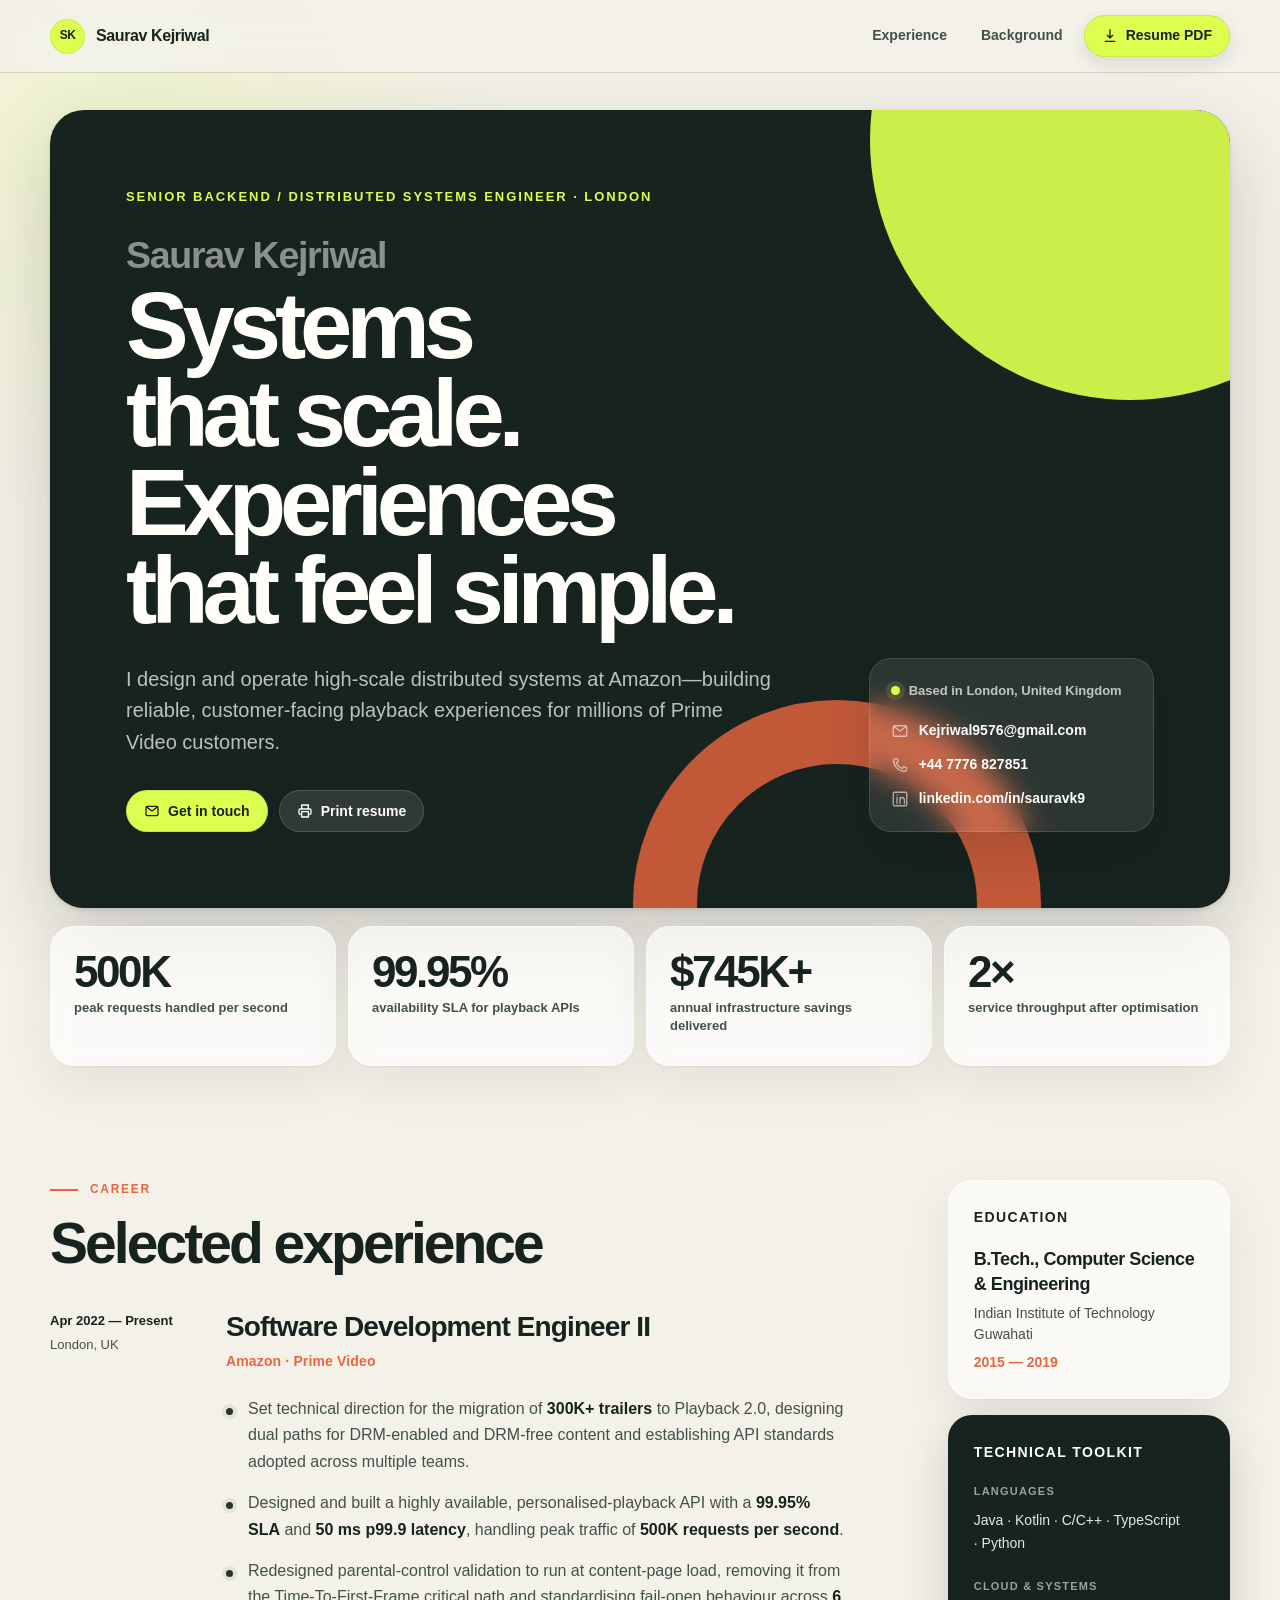
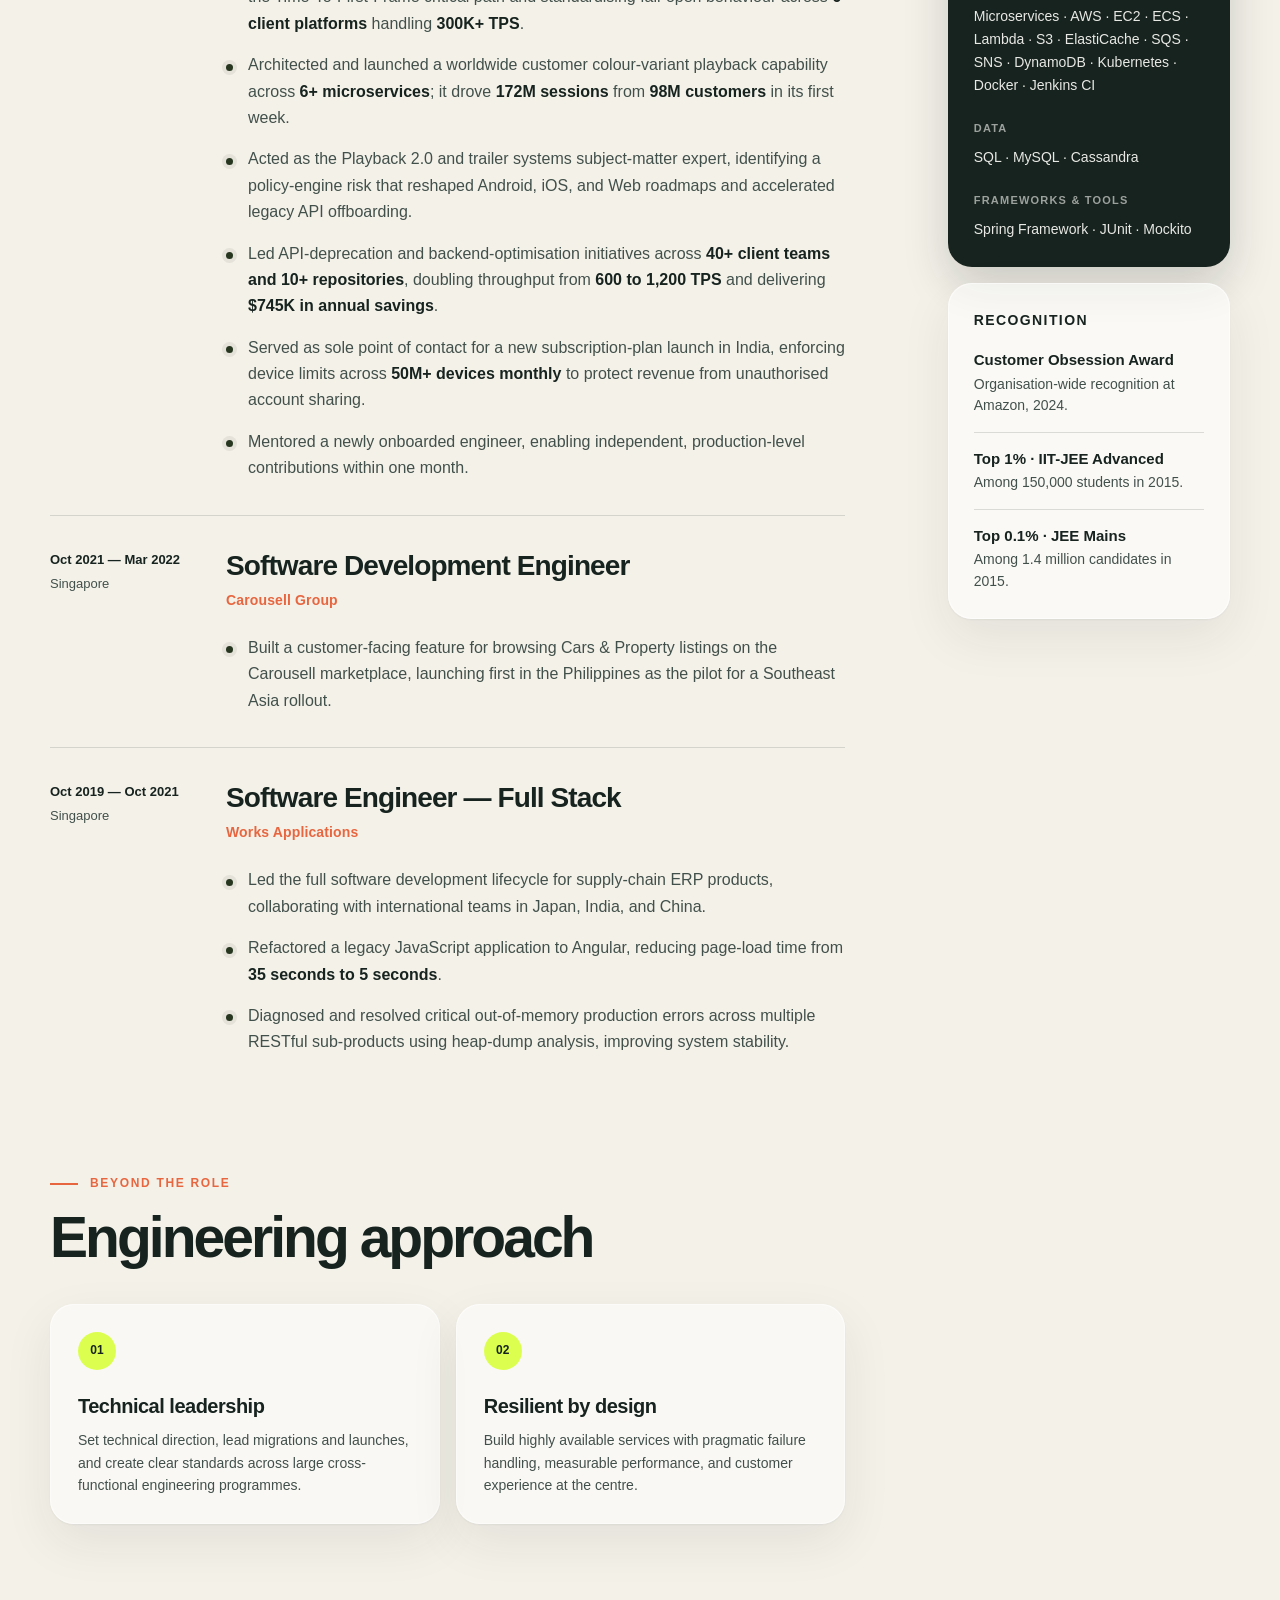
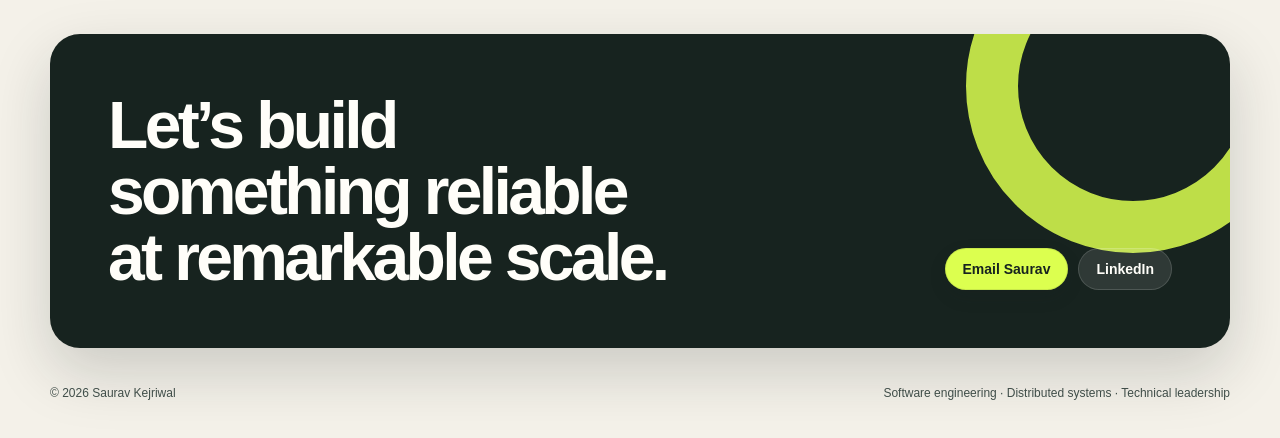
==== commit 5e0c6345: "Update CV package" ====
--- a/index.html
+++ b/index.html
@@ -3,9 +3,9 @@
 <head>
   <meta charset="utf-8">
   <meta name="viewport" content="width=device-width, initial-scale=1">
-  <meta name="description" content="Saurav Kejriwal — Software Development Engineer II building high-scale playback systems at Amazon in London.">
+  <meta name="description" content="Saurav Kejriwal — Senior Backend and Distributed Systems Engineer building high-scale playback systems at Amazon in London.">
   <meta name="theme-color" content="#17231f">
-  <title>Saurav Kejriwal — Software Development Engineer II</title>
+  <title>Saurav Kejriwal — Senior Backend &amp; Distributed Systems Engineer</title>
   <style>
     :root {
       --ink: #17231f;
@@ -1127,13 +1127,13 @@
     <div class="shell">
       <section class="hero-card" aria-labelledby="hero-title">
         <div class="hero-copy">
-          <p class="eyebrow">Software Development Engineer II · London</p>
+          <p class="eyebrow">Senior Backend / Distributed Systems Engineer · London</p>
           <h1 id="hero-title">
             <span class="hero-name">Saurav Kejriwal</span>
             Systems that scale. Experiences that feel simple.
           </h1>
           <p class="hero-summary">
-            I build resilient, high-throughput playback systems at Amazon—turning complex distributed architecture into reliable experiences for millions of Prime Video customers.
+            I design and operate high-scale distributed systems at Amazon—building reliable, customer-facing playback experiences for millions of Prime Video customers.
           </p>
           <div class="hero-actions">
             <a class="button button-primary" href="mailto:Kejriwal9576@gmail.com">
@@ -1192,8 +1192,8 @@
           <span class="impact-label">availability SLA for playback APIs</span>
         </div>
         <div class="impact-card">
-          <span class="impact-value">$500K</span>
-          <span class="impact-label">annual savings from domain decoupling</span>
+          <span class="impact-value">$745K+</span>
+          <span class="impact-label">annual infrastructure savings delivered</span>
         </div>
         <div class="impact-card">
           <span class="impact-value">2×</span>
@@ -1219,15 +1219,14 @@
               <h3 class="role-heading">Software Development Engineer II</h3>
               <span class="role-company">Amazon · Prime Video</span>
               <ul class="role-points">
-                <li>Led the architecture and migration of <strong>300K+ trailers</strong> to Playback 2.0, unifying trailer architecture with other content types.</li>
-                <li>Designed a dual-path entitlement API for DRM-enabled and DRM-free trailers, improving caching and consistency while allowing customers to watch trailers without signing in.</li>
-                <li>Architected and launched a customer colour-variant playback capability worldwide, safely propagating preferences across <strong>6+ microservices</strong> and multiple downstream schemas.</li>
-                <li>Built a highly available playback API with a <strong>99.95% SLA</strong> and <strong>50 ms p99.9 latency</strong>, handling peak traffic of <strong>500K requests per second</strong>.</li>
-                <li>Led the end-to-end launch of a new subscription plan in India, enforcing device limits across <strong>50M+ devices monthly</strong> to prevent unauthorised account sharing.</li>
-                <li>Implemented Playback 2.0 ranking, aligning <strong>100+ stakeholders across 15+ teams</strong> to overcome technical constraints and unlock a critical customer feature.</li>
-                <li>Owned business-critical API migrations and schema-deprecation campaigns across <strong>40+ client teams and 10+ repositories</strong>, achieving <strong>$500K in annual savings</strong>.</li>
-                <li>Doubled service throughput from <strong>600 to 1,200 TPS</strong> and reduced annual cloud infrastructure costs by <strong>$245K</strong>.</li>
-                <li>Onboarded and mentored a new engineer, enabling independent contributions within one month.</li>
+                <li>Set technical direction for the migration of <strong>300K+ trailers</strong> to Playback 2.0, designing dual paths for DRM-enabled and DRM-free content and establishing API standards adopted across multiple teams.</li>
+                <li>Designed and built a highly available, personalised-playback API with a <strong>99.95% SLA</strong> and <strong>50 ms p99.9 latency</strong>, handling peak traffic of <strong>500K requests per second</strong>.</li>
+                <li>Redesigned parental-control validation to run at content-page load, removing it from the Time-To-First-Frame critical path and standardising fail-open behaviour across <strong>6 client platforms</strong> handling <strong>300K+ TPS</strong>.</li>
+                <li>Architected and launched a worldwide customer colour-variant playback capability across <strong>6+ microservices</strong>; it drove <strong>172M sessions</strong> from <strong>98M customers</strong> in its first week.</li>
+                <li>Acted as the Playback 2.0 and trailer systems subject-matter expert, identifying a policy-engine risk that reshaped Android, iOS, and Web roadmaps and accelerated legacy API offboarding.</li>
+                <li>Led API-deprecation and backend-optimisation initiatives across <strong>40+ client teams and 10+ repositories</strong>, doubling throughput from <strong>600 to 1,200 TPS</strong> and delivering <strong>$745K in annual savings</strong>.</li>
+                <li>Served as sole point of contact for a new subscription-plan launch in India, enforcing device limits across <strong>50M+ devices monthly</strong> to protect revenue from unauthorised account sharing.</li>
+                <li>Mentored a newly onboarded engineer, enabling independent, production-level contributions within one month.</li>
               </ul>
             </div>
           </article>
@@ -1241,7 +1240,7 @@
               <h3 class="role-heading">Software Development Engineer</h3>
               <span class="role-company">Carousell Group</span>
               <ul class="role-points">
-                <li>Delivered a new team-vertical feature, translating product requirements into an experience that helps millions of customers across Southeast Asia buy and sell cars and property.</li>
+                <li>Built a customer-facing feature for browsing Cars &amp; Property listings on the Carousell marketplace, launching first in the Philippines as the pilot for a Southeast Asia rollout.</li>
               </ul>
             </div>
           </article>
@@ -1257,8 +1256,7 @@
               <ul class="role-points">
                 <li>Led the full software development lifecycle for supply-chain ERP products, collaborating with international teams in Japan, India, and China.</li>
                 <li>Refactored a legacy JavaScript application to Angular, reducing page-load time from <strong>35 seconds to 5 seconds</strong>.</li>
-                <li>Diagnosed and resolved critical production issues in REST APIs, including out-of-memory failures across multiple sub-products.</li>
-                <li>Mentored an intern through the design and delivery of an internal API for real-time batch-job monitoring.</li>
+                <li>Diagnosed and resolved critical out-of-memory production errors across multiple RESTful sub-products using heap-dump analysis, improving system stability.</li>
               </ul>
             </div>
           </article>
@@ -1266,17 +1264,17 @@
 
         <section id="background" class="section" aria-labelledby="leadership-title">
           <p class="section-kicker">Beyond the role</p>
-          <h2 id="leadership-title" class="section-title">Leadership &amp; community</h2>
+          <h2 id="leadership-title" class="section-title">Engineering approach</h2>
           <div class="leadership-grid">
             <article class="leadership-card">
               <span class="leadership-number" aria-hidden="true">01</span>
               <h3>Technical leadership</h3>
-              <p>Led migrations, launches, stakeholder alignment, and mentoring across large cross-functional engineering programmes.</p>
+              <p>Set technical direction, lead migrations and launches, and create clear standards across large cross-functional engineering programmes.</p>
             </article>
             <article class="leadership-card">
               <span class="leadership-number" aria-hidden="true">02</span>
-              <h3>Techniche, IIT Guwahati</h3>
-              <p>Organised the Lecture Series and a coding competition; volunteered at the Guwahati Half Marathon with 15K+ participants.</p>
+              <h3>Resilient by design</h3>
+              <p>Build highly available services with pragmatic failure handling, measurable performance, and customer experience at the centre.</p>
             </article>
           </div>
         </section>
@@ -1298,7 +1296,7 @@
           </div>
           <div class="skill-group">
             <span class="skill-label">Cloud &amp; systems</span>
-            <p class="skill-copy">AWS · EC2 · ECS · S3 · Lambda · ElastiCache · Kubernetes · Docker · Microservices · Linux · macOS</p>
+            <p class="skill-copy">Microservices · AWS · EC2 · ECS · Lambda · S3 · ElastiCache · SQS · SNS · DynamoDB · Kubernetes · Docker · Jenkins CI</p>
           </div>
           <div class="skill-group">
             <span class="skill-label">Data</span>
@@ -1306,7 +1304,7 @@
           </div>
           <div class="skill-group">
             <span class="skill-label">Frameworks &amp; tools</span>
-            <p class="skill-copy">Spring · Angular · JUnit · Mockito · Jenkins CI · Git · Jira · Agile · Scrum</p>
+            <p class="skill-copy">Spring Framework · JUnit · Mockito</p>
           </div>
         </section>
 
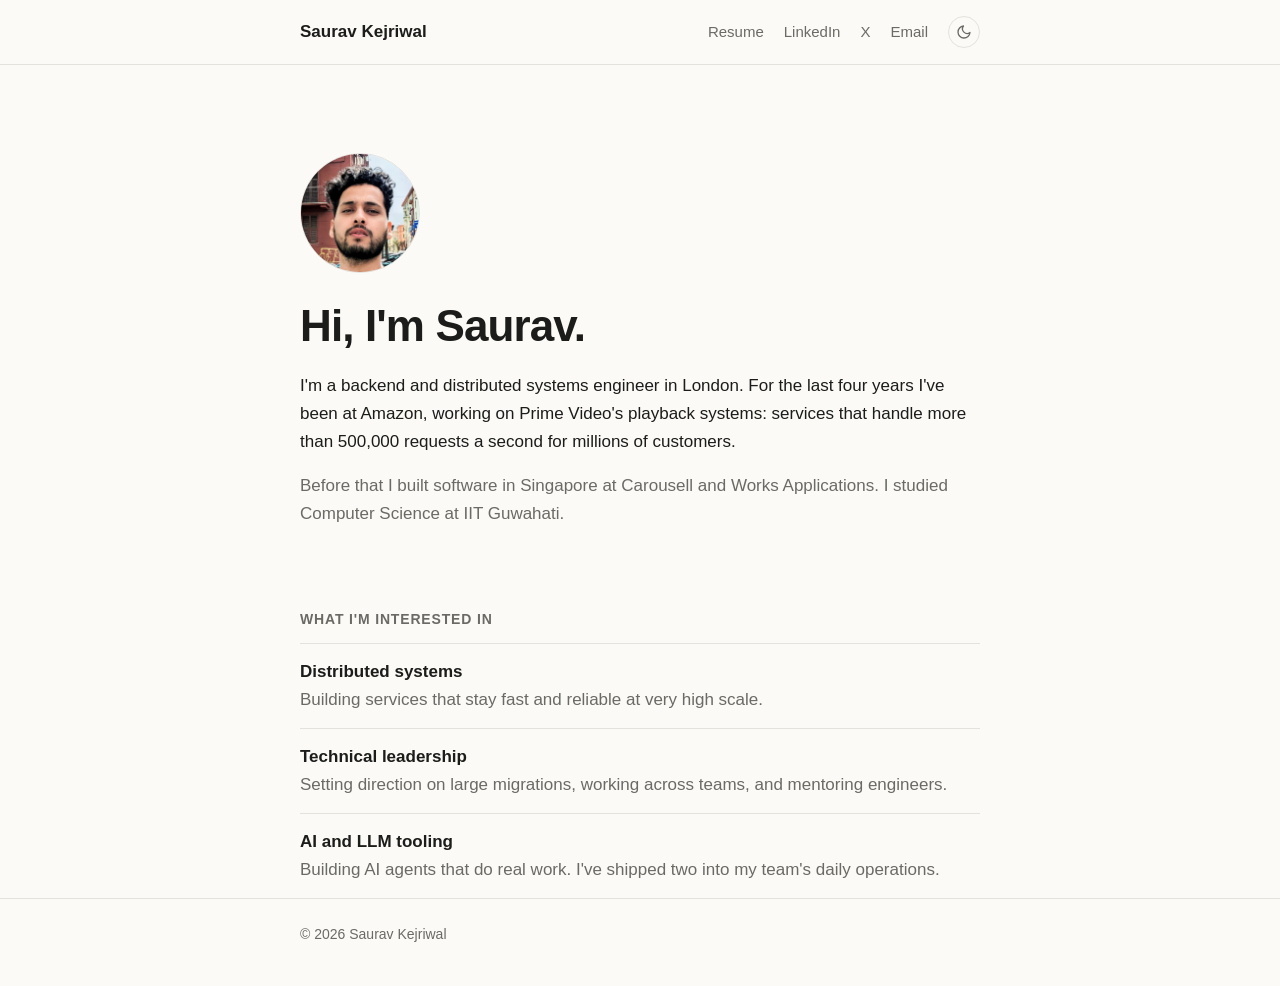
==== commit 71a54194: "Simplify personal website and add resume page Replace the old single-page site with a simple home pa" ====
--- a/index.html
+++ b/index.html
@@ -3,1344 +3,58 @@
 <head>
   <meta charset="utf-8">
   <meta name="viewport" content="width=device-width, initial-scale=1">
-  <meta name="description" content="Saurav Kejriwal — Senior Backend and Distributed Systems Engineer building high-scale playback systems at Amazon in London.">
-  <meta name="theme-color" content="#17231f">
-  <title>Saurav Kejriwal — Senior Backend &amp; Distributed Systems Engineer</title>
-  <style>
-    :root {
-      --ink: #17231f;
-      --ink-soft: #42504b;
-      --paper: #f4f1e9;
-      --paper-deep: #ebe6da;
-      --card: rgba(255, 255, 255, 0.66);
-      --white: #fffef9;
-      --accent: #dcff4f;
-      --accent-dark: #26361f;
-      --warm: #e7663f;
-      --line: rgba(23, 35, 31, 0.14);
-      --shadow: 0 1px 2px rgba(23, 35, 31, 0.05),
-                0 18px 50px rgba(23, 35, 31, 0.08);
-      --radius: 24px;
-      --max-width: 1180px;
-    }
-
-    * {
-      box-sizing: border-box;
-    }
-
-    html {
-      scroll-behavior: smooth;
-      scroll-padding-top: 96px;
-    }
-
-    body {
-      margin: 0;
-      color: var(--ink);
-      background:
-        radial-gradient(circle at 10% 4%, rgba(220, 255, 79, 0.18), transparent 24rem),
-        var(--paper);
-      font-family: Inter, ui-sans-serif, -apple-system, BlinkMacSystemFont, "Segoe UI", sans-serif;
-      font-size: 16px;
-      line-height: 1.65;
-      -webkit-font-smoothing: antialiased;
-      text-rendering: optimizeLegibility;
-    }
-
-    ::selection {
-      color: var(--ink);
-      background: var(--accent);
-    }
-
-    a {
-      color: inherit;
-      text-decoration-thickness: 1px;
-      text-underline-offset: 4px;
-    }
-
-    a:hover {
-      text-decoration-color: var(--warm);
-    }
-
-    svg {
-      display: block;
-    }
-
-    .skip-link {
-      position: fixed;
-      top: 12px;
-      left: 12px;
-      z-index: 100;
-      padding: 10px 14px;
-      border-radius: 10px;
-      color: var(--white);
-      background: var(--ink);
-      transform: translateY(-160%);
-      transition-property: transform;
-      transition-duration: 180ms;
-    }
-
-    .skip-link:focus {
-      transform: translateY(0);
-    }
-
-    .shell {
-      width: min(calc(100% - 40px), var(--max-width));
-      margin-inline: auto;
-    }
-
-    .topbar {
-      position: sticky;
-      top: 0;
-      z-index: 20;
-      background: rgba(244, 241, 233, 0.86);
-      box-shadow: 0 1px 0 var(--line);
-      backdrop-filter: blur(18px);
-      -webkit-backdrop-filter: blur(18px);
-    }
-
-    .topbar-inner {
-      min-height: 72px;
-      display: flex;
-      align-items: center;
-      justify-content: space-between;
-      gap: 24px;
-    }
-
-    .wordmark {
-      display: inline-flex;
-      align-items: center;
-      gap: 11px;
-      font-weight: 760;
-      letter-spacing: -0.025em;
-      text-decoration: none;
-    }
-
-    .wordmark-mark {
-      width: 35px;
-      height: 35px;
-      display: grid;
-      place-items: center;
-      border-radius: 50%;
-      color: var(--ink);
-      background: var(--accent);
-      font-size: 12px;
-      font-weight: 850;
-      letter-spacing: -0.04em;
-      box-shadow: inset 0 0 0 1px rgba(23, 35, 31, 0.08);
-    }
-
-    .nav-links {
-      display: flex;
-      align-items: center;
-      gap: 8px;
-    }
-
-    .nav-link,
-    .button {
-      min-height: 42px;
-      display: inline-flex;
-      align-items: center;
-      justify-content: center;
-      gap: 8px;
-      border: 0;
-      border-radius: 999px;
-      font: inherit;
-      font-size: 14px;
-      font-weight: 720;
-      text-decoration: none;
-      cursor: pointer;
-      transition-property: color, background-color, box-shadow, transform;
-      transition-duration: 180ms;
-      transition-timing-function: cubic-bezier(0.2, 0, 0, 1);
-    }
-
-    .nav-link {
-      padding: 0 13px;
-      color: var(--ink-soft);
-    }
-
-    .nav-link:hover {
-      color: var(--ink);
-      background: rgba(23, 35, 31, 0.06);
-    }
-
-    .nav-link:active,
-    .button:active {
-      transform: scale(0.96);
-    }
-
-    .button {
-      padding: 0 18px;
-    }
-
-    .button-primary {
-      color: var(--ink);
-      background: var(--accent);
-      box-shadow: inset 0 0 0 1px rgba(23, 35, 31, 0.1), 0 7px 18px rgba(23, 35, 31, 0.12);
-    }
-
-    .button-primary:hover {
-      background: #e4ff73;
-      box-shadow: inset 0 0 0 1px rgba(23, 35, 31, 0.1), 0 10px 24px rgba(23, 35, 31, 0.16);
-    }
-
-    .button-quiet {
-      color: var(--white);
-      background: rgba(255, 255, 255, 0.1);
-      box-shadow: inset 0 0 0 1px rgba(255, 255, 255, 0.15);
-    }
-
-    .button-quiet:hover {
-      background: rgba(255, 255, 255, 0.16);
-    }
-
-    .hero {
-      padding: 38px 0 22px;
-    }
-
-    .hero-card {
-      position: relative;
-      min-height: 585px;
-      overflow: hidden;
-      display: grid;
-      grid-template-columns: minmax(0, 1.42fr) minmax(280px, 0.58fr);
-      gap: 44px;
-      padding: clamp(34px, 6vw, 76px);
-      border-radius: 34px;
-      color: var(--white);
-      background: var(--ink);
-      box-shadow: 0 2px 4px rgba(23, 35, 31, 0.12), 0 30px 80px rgba(23, 35, 31, 0.2);
-      isolation: isolate;
-    }
-
-    .hero-card::before {
-      content: "";
-      position: absolute;
-      width: 520px;
-      height: 520px;
-      right: -160px;
-      top: -230px;
-      z-index: -1;
-      border-radius: 50%;
-      background: var(--accent);
-      opacity: 0.92;
-    }
-
-    .hero-card::after {
-      content: "";
-      position: absolute;
-      width: 280px;
-      height: 280px;
-      right: 16%;
-      bottom: -200px;
-      z-index: -1;
-      border: 64px solid var(--warm);
-      border-radius: 50%;
-      opacity: 0.82;
-    }
-
-    .hero-copy {
-      align-self: center;
-      max-width: 760px;
-    }
-
-    .eyebrow {
-      margin: 0 0 22px;
-      color: var(--accent);
-      font-size: 13px;
-      font-weight: 820;
-      letter-spacing: 0.15em;
-      text-transform: uppercase;
-    }
-
-    h1,
-    h2,
-    h3,
-    p {
-      text-wrap: pretty;
-    }
-
-    h1,
-    h2 {
-      text-wrap: balance;
-    }
-
-    h1 {
-      max-width: 850px;
-      margin: 0;
-      font-size: clamp(48px, 8vw, 94px);
-      line-height: 0.94;
-      letter-spacing: -0.065em;
-      font-weight: 820;
-    }
-
-    .hero-name {
-      display: block;
-      color: rgba(255, 254, 249, 0.5);
-      font-size: 0.4em;
-      line-height: 1.4;
-      letter-spacing: -0.035em;
-    }
-
-    .hero-summary {
-      max-width: 650px;
-      margin: 28px 0 0;
-      color: rgba(255, 254, 249, 0.72);
-      font-size: clamp(17px, 2vw, 20px);
-      line-height: 1.58;
-    }
-
-    .hero-actions {
-      display: flex;
-      flex-wrap: wrap;
-      gap: 11px;
-      margin-top: 32px;
-    }
-
-    .hero-aside {
-      align-self: end;
-      padding: 22px;
-      border-radius: 22px;
-      background: rgba(255, 255, 255, 0.09);
-      box-shadow: inset 0 0 0 1px rgba(255, 255, 255, 0.12), 0 20px 50px rgba(0, 0, 0, 0.12);
-      backdrop-filter: blur(14px);
-      -webkit-backdrop-filter: blur(14px);
-    }
-
-    .availability {
-      display: flex;
-      align-items: center;
-      gap: 9px;
-      margin: 0 0 18px;
-      color: rgba(255, 254, 249, 0.72);
-      font-size: 13px;
-      font-weight: 700;
-    }
-
-    .availability-dot {
-      width: 9px;
-      height: 9px;
-      border-radius: 50%;
-      background: var(--accent);
-      box-shadow: 0 0 0 5px rgba(220, 255, 79, 0.12);
-    }
-
-    .contact-list {
-      margin: 0;
-      padding: 0;
-      list-style: none;
-    }
-
-    .contact-list li + li {
-      margin-top: 11px;
-    }
-
-    .contact-list a,
-    .contact-item {
-      display: flex;
-      align-items: center;
-      gap: 10px;
-      color: var(--white);
-      font-size: 14px;
-      font-weight: 640;
-      text-decoration: none;
-    }
-
-    .contact-list a:hover {
-      color: var(--accent);
-    }
-
-    .contact-icon {
-      flex: 0 0 auto;
-      width: 18px;
-      color: rgba(255, 254, 249, 0.58);
-    }
-
-    .impact-strip {
-      display: grid;
-      grid-template-columns: repeat(4, 1fr);
-      gap: 12px;
-      padding: 18px 0 0;
-    }
-
-    .impact-card {
-      min-height: 140px;
-      padding: 24px;
-      border-radius: var(--radius);
-      background: var(--card);
-      box-shadow: var(--shadow), inset 0 0 0 1px rgba(255, 255, 255, 0.46);
-      backdrop-filter: blur(10px);
-    }
-
-    .impact-value {
-      display: block;
-      margin-bottom: 5px;
-      font-size: clamp(26px, 3.6vw, 44px);
-      font-weight: 820;
-      line-height: 1;
-      letter-spacing: -0.055em;
-      font-variant-numeric: tabular-nums;
-    }
-
-    .impact-label {
-      display: block;
-      color: var(--ink-soft);
-      font-size: 13px;
-      font-weight: 680;
-      line-height: 1.4;
-    }
-
-    main {
-      padding: 92px 0 110px;
-    }
-
-    .resume-grid {
-      display: grid;
-      grid-template-columns: minmax(0, 1.55fr) minmax(270px, 0.55fr);
-      gap: clamp(50px, 8vw, 110px);
-      align-items: start;
-    }
-
-    .section + .section {
-      margin-top: 84px;
-    }
-
-    .section-kicker {
-      display: flex;
-      align-items: center;
-      gap: 12px;
-      margin: 0 0 14px;
-      color: var(--warm);
-      font-size: 12px;
-      font-weight: 820;
-      letter-spacing: 0.14em;
-      text-transform: uppercase;
-    }
-
-    .section-kicker::before {
-      content: "";
-      width: 28px;
-      height: 2px;
-      background: currentColor;
-    }
-
-    .section-title {
-      margin: 0 0 38px;
-      font-size: clamp(34px, 5vw, 57px);
-      line-height: 1.03;
-      letter-spacing: -0.052em;
-      font-weight: 800;
-    }
-
-    .role {
-      position: relative;
-      display: grid;
-      grid-template-columns: 150px minmax(0, 1fr);
-      gap: 26px;
-      padding: 34px 0;
-    }
-
-    .role:first-of-type {
-      padding-top: 0;
-    }
-
-    .role + .role {
-      box-shadow: 0 -1px 0 var(--line);
-    }
-
-    .role-meta {
-      color: var(--ink-soft);
-      font-size: 13px;
-      line-height: 1.55;
-      font-variant-numeric: tabular-nums;
-    }
-
-    .role-date,
-    .role-location {
-      display: block;
-    }
-
-    .role-date {
-      color: var(--ink);
-      font-weight: 760;
-    }
-
-    .role-location {
-      margin-top: 4px;
-    }
-
-    .role-heading {
-      margin: 0;
-      font-size: clamp(21px, 3vw, 28px);
-      line-height: 1.15;
-      letter-spacing: -0.032em;
-      font-weight: 790;
-    }
-
-    .role-company {
-      display: block;
-      margin-top: 7px;
-      color: var(--warm);
-      font-size: 14px;
-      font-weight: 760;
-      letter-spacing: 0.01em;
-    }
-
-    .role-points {
-      margin: 23px 0 0;
-      padding: 0;
-      list-style: none;
-    }
-
-    .role-points li {
-      position: relative;
-      padding-left: 22px;
-      color: var(--ink-soft);
-      line-height: 1.65;
-    }
-
-    .role-points li + li {
-      margin-top: 15px;
-    }
-
-    .role-points li::before {
-      content: "";
-      position: absolute;
-      top: 0.72em;
-      left: 0;
-      width: 7px;
-      height: 7px;
-      border-radius: 50%;
-      background: var(--accent-dark);
-      box-shadow: 0 0 0 4px rgba(38, 54, 31, 0.08);
-    }
-
-    .role-points strong {
-      color: var(--ink);
-      font-weight: 770;
-    }
-
-    .sidebar {
-      position: sticky;
-      top: 112px;
-    }
-
-    .sidebar-card {
-      padding: 26px;
-      border-radius: var(--radius);
-      background: rgba(255, 255, 255, 0.58);
-      box-shadow: var(--shadow), inset 0 0 0 1px rgba(255, 255, 255, 0.55);
-    }
-
-    .sidebar-card + .sidebar-card {
-      margin-top: 16px;
-    }
-
-    .sidebar-card-dark {
-      color: var(--white);
-      background: var(--ink);
-      box-shadow: 0 18px 45px rgba(23, 35, 31, 0.18);
-    }
-
-    .sidebar-heading {
-      margin: 0 0 18px;
-      font-size: 14px;
-      font-weight: 810;
-      letter-spacing: 0.1em;
-      text-transform: uppercase;
-    }
-
-    .education-degree {
-      display: block;
-      margin-bottom: 7px;
-      font-size: 18px;
-      font-weight: 780;
-      line-height: 1.35;
-      letter-spacing: -0.025em;
-    }
-
-    .education-school,
-    .education-date {
-      display: block;
-      color: var(--ink-soft);
-      font-size: 14px;
-      line-height: 1.5;
-    }
-
-    .education-date {
-      margin-top: 7px;
-      color: var(--warm);
-      font-weight: 760;
-      font-variant-numeric: tabular-nums;
-    }
-
-    .skill-group + .skill-group {
-      margin-top: 22px;
-    }
-
-    .skill-label {
-      display: block;
-      margin-bottom: 9px;
-      color: rgba(255, 254, 249, 0.58);
-      font-size: 11px;
-      font-weight: 800;
-      letter-spacing: 0.11em;
-      text-transform: uppercase;
-    }
-
-    .skill-copy {
-      margin: 0;
-      color: rgba(255, 254, 249, 0.9);
-      font-size: 14px;
-      line-height: 1.65;
-    }
-
-    .award-list {
-      margin: 0;
-      padding: 0;
-      list-style: none;
-    }
-
-    .award-list li {
-      padding-left: 0;
-      font-size: 14px;
-      line-height: 1.55;
-    }
-
-    .award-list li + li {
-      margin-top: 16px;
-      padding-top: 16px;
-      box-shadow: 0 -1px 0 var(--line);
-    }
-
-    .award-list strong {
-      display: block;
-      margin-bottom: 3px;
-      font-size: 15px;
-      line-height: 1.35;
-    }
-
-    .award-list span {
-      color: var(--ink-soft);
-    }
-
-    .leadership-grid {
-      display: grid;
-      grid-template-columns: repeat(2, minmax(0, 1fr));
-      gap: 16px;
-    }
-
-    .leadership-card {
-      padding: 28px;
-      border-radius: var(--radius);
-      background: rgba(255, 255, 255, 0.56);
-      box-shadow: var(--shadow), inset 0 0 0 1px rgba(255, 255, 255, 0.5);
-    }
-
-    .leadership-number {
-      display: inline-grid;
-      place-items: center;
-      width: 38px;
-      height: 38px;
-      margin-bottom: 24px;
-      border-radius: 50%;
-      color: var(--ink);
-      background: var(--accent);
-      font-size: 12px;
-      font-weight: 850;
-      font-variant-numeric: tabular-nums;
-    }
-
-    .leadership-card h3 {
-      margin: 0 0 10px;
-      font-size: 20px;
-      line-height: 1.25;
-      letter-spacing: -0.025em;
-    }
-
-    .leadership-card p {
-      margin: 0;
-      color: var(--ink-soft);
-      font-size: 14px;
-      line-height: 1.6;
-    }
-
-    .footer-card {
-      position: relative;
-      overflow: hidden;
-      display: flex;
-      justify-content: space-between;
-      align-items: end;
-      gap: 30px;
-      margin-bottom: 36px;
-      padding: clamp(32px, 5vw, 58px);
-      border-radius: 30px;
-      color: var(--white);
-      background: var(--ink);
-      box-shadow: 0 24px 60px rgba(23, 35, 31, 0.18);
-    }
-
-    .footer-card::after {
-      content: "";
-      position: absolute;
-      width: 230px;
-      height: 230px;
-      right: -70px;
-      top: -115px;
-      border: 52px solid var(--accent);
-      border-radius: 50%;
-      opacity: 0.85;
-    }
-
-    .footer-title {
-      position: relative;
-      z-index: 1;
-      max-width: 720px;
-      margin: 0;
-      font-size: clamp(33px, 5.5vw, 66px);
-      line-height: 1;
-      letter-spacing: -0.055em;
-      font-weight: 810;
-    }
-
-    .footer-actions {
-      position: relative;
-      z-index: 1;
-      display: flex;
-      flex: 0 0 auto;
-      gap: 10px;
-    }
-
-    .footer-note {
-      display: flex;
-      justify-content: space-between;
-      gap: 20px;
-      padding-bottom: 34px;
-      color: var(--ink-soft);
-      font-size: 12px;
-    }
-
-    :focus-visible {
-      outline: 3px solid var(--warm);
-      outline-offset: 3px;
-    }
-
-    @media (max-width: 900px) {
-      .hero-card {
-        min-height: auto;
-        grid-template-columns: 1fr;
-      }
-
-      .hero-aside {
-        width: min(100%, 420px);
-      }
-
-      .impact-strip {
-        grid-template-columns: repeat(2, 1fr);
-      }
-
-      .resume-grid {
-        grid-template-columns: 1fr;
-      }
-
-      .sidebar {
-        position: static;
-        display: grid;
-        grid-template-columns: repeat(2, minmax(0, 1fr));
-        gap: 16px;
-      }
-
-      .sidebar-card + .sidebar-card {
-        margin-top: 0;
-      }
-
-      .footer-card {
-        align-items: start;
-        flex-direction: column;
-      }
-    }
-
-    @media (max-width: 680px) {
-      .shell {
-        width: min(calc(100% - 24px), var(--max-width));
-      }
-
-      .topbar-inner {
-        min-height: 64px;
-      }
-
-      .wordmark-text,
-      .nav-link:not(.button) {
-        display: none;
-      }
-
-      .nav-links {
-        margin-left: auto;
-      }
-
-      .hero {
-        padding-top: 18px;
-      }
-
-      .hero-card {
-        gap: 42px;
-        padding: 32px 24px;
-        border-radius: 26px;
-      }
-
-      .hero-card::before {
-        width: 320px;
-        height: 320px;
-        right: -165px;
-        top: -185px;
-      }
-
-      h1 {
-        font-size: clamp(46px, 15vw, 67px);
-      }
-
-      .eyebrow {
-        font-size: 10px;
-        letter-spacing: 0.1em;
-      }
-
-      .hero-summary {
-        font-size: 16px;
-      }
-
-      .impact-strip {
-        grid-template-columns: 1fr 1fr;
-      }
-
-      .impact-card {
-        min-height: 122px;
-        padding: 19px;
-      }
-
-      main {
-        padding: 72px 0 82px;
-      }
-
-      .section + .section {
-        margin-top: 68px;
-      }
-
-      .role {
-        grid-template-columns: 1fr;
-        gap: 12px;
-      }
-
-      .role-location,
-      .role-date {
-        display: inline;
-      }
-
-      .role-location::before {
-        content: " · ";
-      }
-
-      .sidebar,
-      .leadership-grid {
-        grid-template-columns: 1fr;
-      }
-
-      .footer-actions {
-        flex-wrap: wrap;
-      }
-
-      .footer-note {
-        flex-direction: column;
-        gap: 5px;
-      }
-    }
-
-    @media (prefers-reduced-motion: reduce) {
-      html {
-        scroll-behavior: auto;
-      }
-
-      *,
-      *::before,
-      *::after {
-        scroll-behavior: auto !important;
-        transition-duration: 0.01ms !important;
-      }
-    }
-
-    @page {
-      size: A4;
-      margin: 11mm 12mm;
-    }
-
-    @media print {
-      :root {
-        --paper: #ffffff;
-        --card: #ffffff;
-        --line: rgba(23, 35, 31, 0.22);
-      }
-
-      body {
-        background: #ffffff;
-        font-size: 9.2pt;
-        line-height: 1.42;
-        print-color-adjust: exact;
-        -webkit-print-color-adjust: exact;
-      }
-
-      .shell {
-        width: 100%;
-      }
-
-      .topbar,
-      .hero-actions,
-      .footer-card,
-      .footer-note,
-      .skip-link {
-        display: none !important;
-      }
-
-      .hero {
-        padding: 0 0 3mm;
-      }
-
-      .hero-card {
-        min-height: auto;
-        grid-template-columns: 1.45fr 0.55fr;
-        gap: 6mm;
-        padding: 5.5mm 6mm;
-        border-radius: 5mm;
-        box-shadow: none;
-      }
-
-      .hero-card::before {
-        width: 70mm;
-        height: 70mm;
-        right: -28mm;
-        top: -38mm;
-      }
-
-      .hero-card::after {
-        display: none;
-      }
-
-      .eyebrow {
-        margin-bottom: 1.5mm;
-        font-size: 6.3pt;
-      }
-
-      h1 {
-        font-size: 23pt;
-        line-height: 0.98;
-      }
-
-      .hero-summary {
-        display: none;
-      }
-
-      .hero-aside {
-        padding: 3mm;
-        border-radius: 4mm;
-        box-shadow: inset 0 0 0 1px rgba(255, 255, 255, 0.12);
-      }
-
-      .availability {
-        margin-bottom: 2mm;
-        font-size: 6.3pt;
-      }
-
-      .contact-list li + li {
-        margin-top: 1.6mm;
-      }
-
-      .contact-list a,
-      .contact-item {
-        font-size: 6.7pt;
-      }
-
-      .impact-strip {
-        display: none;
-      }
-
-      main {
-        padding: 4mm 0 0;
-      }
-
-      .resume-grid {
-        grid-template-columns: 1.48fr 0.62fr;
-        gap: 6mm;
-      }
-
-      .section + .section {
-        margin-top: 7mm;
-      }
-
-      .section-kicker {
-        margin-bottom: 1.5mm;
-        font-size: 6.5pt;
-      }
-
-      .section-kicker::before {
-        width: 5mm;
-      }
-
-      .section-title {
-        margin-bottom: 5mm;
-        font-size: 22pt;
-      }
-
-      .role {
-        grid-template-columns: 29mm 1fr;
-        gap: 4mm;
-        padding: 4.5mm 0;
-        break-inside: avoid;
-      }
-
-      .role-meta {
-        font-size: 6.8pt;
-      }
-
-      .role-heading {
-        font-size: 12pt;
-      }
-
-      .role-company {
-        margin-top: 1mm;
-        font-size: 7.5pt;
-      }
-
-      .role-points {
-        margin-top: 3mm;
-      }
-
-      .role-points li {
-        padding-left: 3.5mm;
-        line-height: 1.42;
-      }
-
-      .role-points li + li {
-        margin-top: 1.8mm;
-      }
-
-      .role-points li::before {
-        top: 0.55em;
-        width: 1.2mm;
-        height: 1.2mm;
-        box-shadow: none;
-      }
-
-      .sidebar {
-        position: static;
-        display: block;
-      }
-
-      .sidebar-card {
-        padding: 4mm;
-        border-radius: 3.5mm;
-        box-shadow: inset 0 0 0 1px var(--line);
-        break-inside: avoid;
-      }
-
-      .sidebar-card + .sidebar-card {
-        margin-top: 3mm;
-      }
-
-      .sidebar-heading {
-        margin-bottom: 2.5mm;
-        font-size: 7pt;
-      }
-
-      .education-degree {
-        font-size: 9.5pt;
-      }
-
-      .education-school,
-      .education-date,
-      .skill-copy,
-      .award-list li {
-        font-size: 7.3pt;
-      }
-
-      .skill-group + .skill-group {
-        margin-top: 3mm;
-      }
-
-      .skill-label {
-        margin-bottom: 1mm;
-        font-size: 5.8pt;
-      }
-
-      .leadership-grid {
-        gap: 3mm;
-      }
-
-      .leadership-card {
-        padding: 4mm;
-        border-radius: 3.5mm;
-        box-shadow: inset 0 0 0 1px var(--line);
-        break-inside: avoid;
-      }
-
-      .leadership-number {
-        width: 7mm;
-        height: 7mm;
-        margin-bottom: 3mm;
-      }
-
-      .leadership-card h3 {
-        margin-bottom: 1.5mm;
-        font-size: 10pt;
-      }
-
-      .leadership-card p {
-        font-size: 7.3pt;
-      }
-
-      a {
-        text-decoration: none;
-      }
-    }
-  </style>
+  <meta name="description" content="Saurav Kejriwal, backend and distributed systems engineer at Amazon in London.">
+  <title>Saurav Kejriwal</title>
+  <link rel="icon" href="favicon.ico">
+  <link rel="stylesheet" href="style.css">
+  <script src="theme.js"></script>
 </head>
 <body>
-  <a class="skip-link" href="#experience">Skip to experience</a>
+  <nav class="nav">
+    <div class="wrap">
+      <a class="nav-name" href="index.html">Saurav Kejriwal</a>
+      <div class="nav-links">
+        <a href="resume.html">Resume</a>
+        <a href="https://linkedin.com/in/sauravk9" target="_blank" rel="noopener">LinkedIn</a>
+        <a href="https://x.com/pixelsbysaurav" target="_blank" rel="noopener">X</a>
+        <a href="mailto:Kejriwal9576@gmail.com">Email</a>
+        <button class="theme-toggle" type="button" aria-label="Switch between light and dark mode">
+          <svg class="icon-moon" viewBox="0 0 24 24" fill="none" stroke="currentColor" stroke-width="2" stroke-linecap="round" stroke-linejoin="round" aria-hidden="true"><path d="M21 12.8A9 9 0 1 1 11.2 3a7 7 0 0 0 9.8 9.8Z"/></svg>
+          <svg class="icon-sun" viewBox="0 0 24 24" fill="none" stroke="currentColor" stroke-width="2" stroke-linecap="round" stroke-linejoin="round" aria-hidden="true"><circle cx="12" cy="12" r="4"/><path d="M12 2v2M12 20v2M4.9 4.9l1.4 1.4M17.7 17.7l1.4 1.4M2 12h2M20 12h2M4.9 19.1l1.4-1.4M17.7 6.3l1.4-1.4"/></svg>
+        </button>
+      </div>
+    </div>
+  </nav>
 
-  <header class="topbar" aria-label="Site header">
-    <div class="shell topbar-inner">
-      <a class="wordmark" href="#top" aria-label="Saurav Kejriwal, back to top">
-        <span class="wordmark-mark" aria-hidden="true">SK</span>
-        <span class="wordmark-text">Saurav Kejriwal</span>
-      </a>
-      <nav class="nav-links" aria-label="Primary navigation">
-        <a class="nav-link" href="#experience">Experience</a>
-        <a class="nav-link" href="#background">Background</a>
-        <a class="nav-link button button-primary" href="Resume_Saurav%20(2).pdf" target="_blank" rel="noopener">
-          <svg width="16" height="16" viewBox="0 0 24 24" fill="none" aria-hidden="true">
-            <path d="M12 3v12m0 0 4-4m-4 4-4-4M5 20h14" stroke="currentColor" stroke-width="2" stroke-linecap="round" stroke-linejoin="round"/>
-          </svg>
-          Resume PDF
-        </a>
-      </nav>
-    </div>
-  </header>
+  <main class="wrap">
+    <section class="intro">
+      <img class="photo" src="photo.jpg" alt="Photo of Saurav Kejriwal" width="120" height="120">
+      <h1>Hi, I'm Saurav.</h1>
+      <p>I'm a backend and distributed systems engineer in London. For the last four years I've been at Amazon, working on Prime Video's playback systems: services that handle more than 500,000 requests a second for millions of customers.</p>
+      <p class="muted">Before that I built software in Singapore at Carousell and Works Applications. I studied Computer Science at IIT Guwahati.</p>
+    </section>
 
-  <div id="top" class="hero">
-    <div class="shell">
-      <section class="hero-card" aria-labelledby="hero-title">
-        <div class="hero-copy">
-          <p class="eyebrow">Senior Backend / Distributed Systems Engineer · London</p>
-          <h1 id="hero-title">
-            <span class="hero-name">Saurav Kejriwal</span>
-            Systems that scale. Experiences that feel simple.
-          </h1>
-          <p class="hero-summary">
-            I design and operate high-scale distributed systems at Amazon—building reliable, customer-facing playback experiences for millions of Prime Video customers.
-          </p>
-          <div class="hero-actions">
-            <a class="button button-primary" href="mailto:Kejriwal9576@gmail.com">
-              <svg width="16" height="16" viewBox="0 0 24 24" fill="none" aria-hidden="true">
-                <path d="m4 6 8 6 8-6M5 19h14a2 2 0 0 0 2-2V7a2 2 0 0 0-2-2H5a2 2 0 0 0-2 2v10a2 2 0 0 0 2 2Z" stroke="currentColor" stroke-width="2" stroke-linecap="round" stroke-linejoin="round"/>
-              </svg>
-              Get in touch
-            </a>
-            <button class="button button-quiet" type="button" onclick="window.print()">
-              <svg width="16" height="16" viewBox="0 0 24 24" fill="none" aria-hidden="true">
-                <path d="M7 9V3h10v6M7 17H5a2 2 0 0 1-2-2v-4a2 2 0 0 1 2-2h14a2 2 0 0 1 2 2v4a2 2 0 0 1-2 2h-2m-10-4h10v8H7v-8Z" stroke="currentColor" stroke-width="2" stroke-linecap="round" stroke-linejoin="round"/>
-              </svg>
-              Print resume
-            </button>
-          </div>
-        </div>
-
-        <aside class="hero-aside" aria-label="Contact information">
-          <p class="availability"><span class="availability-dot" aria-hidden="true"></span>Based in London, United Kingdom</p>
-          <ul class="contact-list">
-            <li>
-              <a href="mailto:Kejriwal9576@gmail.com">
-                <svg class="contact-icon" viewBox="0 0 24 24" fill="none" aria-hidden="true">
-                  <path d="m4 6 8 6 8-6M5 19h14a2 2 0 0 0 2-2V7a2 2 0 0 0-2-2H5a2 2 0 0 0-2 2v10a2 2 0 0 0 2 2Z" stroke="currentColor" stroke-width="1.8" stroke-linecap="round" stroke-linejoin="round"/>
-                </svg>
-                Kejriwal9576@gmail.com
-              </a>
-            </li>
-            <li>
-              <a href="tel:+447776827851">
-                <svg class="contact-icon" viewBox="0 0 24 24" fill="none" aria-hidden="true">
-                  <path d="M8.4 3.5H5.7A2.2 2.2 0 0 0 3.5 5.7c0 8.2 6.6 14.8 14.8 14.8a2.2 2.2 0 0 0 2.2-2.2v-2.7l-4-1.3-1.2 2.4a12.1 12.1 0 0 1-8-8l2.4-1.2-1.3-4Z" stroke="currentColor" stroke-width="1.8" stroke-linecap="round" stroke-linejoin="round"/>
-                </svg>
-                +44 7776 827851
-              </a>
-            </li>
-            <li>
-              <a href="https://linkedin.com/in/sauravk9" target="_blank" rel="noopener">
-                <svg class="contact-icon" viewBox="0 0 24 24" fill="none" aria-hidden="true">
-                  <path d="M8 10v8m4-8v8m0-4.5c0-2 1.2-3.5 3-3.5 2.2 0 3 1.5 3 4v4M8 7v.01M5 3h14a2 2 0 0 1 2 2v14a2 2 0 0 1-2 2H5a2 2 0 0 1-2-2V5a2 2 0 0 1 2-2Z" stroke="currentColor" stroke-width="1.8" stroke-linecap="round" stroke-linejoin="round"/>
-                </svg>
-                linkedin.com/in/sauravk9
-              </a>
-            </li>
-          </ul>
-        </aside>
-      </section>
-
-      <section class="impact-strip" aria-label="Selected impact">
-        <div class="impact-card">
-          <span class="impact-value">500K</span>
-          <span class="impact-label">peak requests handled per second</span>
-        </div>
-        <div class="impact-card">
-          <span class="impact-value">99.95%</span>
-          <span class="impact-label">availability SLA for playback APIs</span>
-        </div>
-        <div class="impact-card">
-          <span class="impact-value">$745K+</span>
-          <span class="impact-label">annual infrastructure savings delivered</span>
-        </div>
-        <div class="impact-card">
-          <span class="impact-value">2×</span>
-          <span class="impact-label">service throughput after optimisation</span>
-        </div>
-      </section>
-    </div>
-  </div>
-
-  <main>
-    <div class="shell resume-grid">
-      <div class="resume-content">
-        <section id="experience" class="section" aria-labelledby="experience-title">
-          <p class="section-kicker">Career</p>
-          <h2 id="experience-title" class="section-title">Selected experience</h2>
-
-          <article class="role">
-            <div class="role-meta">
-              <time class="role-date" datetime="2022-04">Apr 2022 — Present</time>
-              <span class="role-location">London, UK</span>
-            </div>
-            <div>
-              <h3 class="role-heading">Software Development Engineer II</h3>
-              <span class="role-company">Amazon · Prime Video</span>
-              <ul class="role-points">
-                <li>Set technical direction for the migration of <strong>300K+ trailers</strong> to Playback 2.0, designing dual paths for DRM-enabled and DRM-free content and establishing API standards adopted across multiple teams.</li>
-                <li>Designed and built a highly available, personalised-playback API with a <strong>99.95% SLA</strong> and <strong>50 ms p99.9 latency</strong>, handling peak traffic of <strong>500K requests per second</strong>.</li>
-                <li>Redesigned parental-control validation to run at content-page load, removing it from the Time-To-First-Frame critical path and standardising fail-open behaviour across <strong>6 client platforms</strong> handling <strong>300K+ TPS</strong>.</li>
-                <li>Architected and launched a worldwide customer colour-variant playback capability across <strong>6+ microservices</strong>; it drove <strong>172M sessions</strong> from <strong>98M customers</strong> in its first week.</li>
-                <li>Acted as the Playback 2.0 and trailer systems subject-matter expert, identifying a policy-engine risk that reshaped Android, iOS, and Web roadmaps and accelerated legacy API offboarding.</li>
-                <li>Led API-deprecation and backend-optimisation initiatives across <strong>40+ client teams and 10+ repositories</strong>, doubling throughput from <strong>600 to 1,200 TPS</strong> and delivering <strong>$745K in annual savings</strong>.</li>
-                <li>Served as sole point of contact for a new subscription-plan launch in India, enforcing device limits across <strong>50M+ devices monthly</strong> to protect revenue from unauthorised account sharing.</li>
-                <li>Mentored a newly onboarded engineer, enabling independent, production-level contributions within one month.</li>
-              </ul>
-            </div>
-          </article>
-
-          <article class="role">
-            <div class="role-meta">
-              <time class="role-date" datetime="2021-10">Oct 2021 — Mar 2022</time>
-              <span class="role-location">Singapore</span>
-            </div>
-            <div>
-              <h3 class="role-heading">Software Development Engineer</h3>
-              <span class="role-company">Carousell Group</span>
-              <ul class="role-points">
-                <li>Built a customer-facing feature for browsing Cars &amp; Property listings on the Carousell marketplace, launching first in the Philippines as the pilot for a Southeast Asia rollout.</li>
-              </ul>
-            </div>
-          </article>
-
-          <article class="role">
-            <div class="role-meta">
-              <time class="role-date" datetime="2019-10">Oct 2019 — Oct 2021</time>
-              <span class="role-location">Singapore</span>
-            </div>
-            <div>
-              <h3 class="role-heading">Software Engineer — Full Stack</h3>
-              <span class="role-company">Works Applications</span>
-              <ul class="role-points">
-                <li>Led the full software development lifecycle for supply-chain ERP products, collaborating with international teams in Japan, India, and China.</li>
-                <li>Refactored a legacy JavaScript application to Angular, reducing page-load time from <strong>35 seconds to 5 seconds</strong>.</li>
-                <li>Diagnosed and resolved critical out-of-memory production errors across multiple RESTful sub-products using heap-dump analysis, improving system stability.</li>
-              </ul>
-            </div>
-          </article>
-        </section>
-
-        <section id="background" class="section" aria-labelledby="leadership-title">
-          <p class="section-kicker">Beyond the role</p>
-          <h2 id="leadership-title" class="section-title">Engineering approach</h2>
-          <div class="leadership-grid">
-            <article class="leadership-card">
-              <span class="leadership-number" aria-hidden="true">01</span>
-              <h3>Technical leadership</h3>
-              <p>Set technical direction, lead migrations and launches, and create clear standards across large cross-functional engineering programmes.</p>
-            </article>
-            <article class="leadership-card">
-              <span class="leadership-number" aria-hidden="true">02</span>
-              <h3>Resilient by design</h3>
-              <p>Build highly available services with pragmatic failure handling, measurable performance, and customer experience at the centre.</p>
-            </article>
-          </div>
-        </section>
-      </div>
-
-      <aside class="sidebar" aria-label="Education, skills and achievements">
-        <section class="sidebar-card">
-          <h2 class="sidebar-heading">Education</h2>
-          <span class="education-degree">B.Tech., Computer Science &amp; Engineering</span>
-          <span class="education-school">Indian Institute of Technology Guwahati</span>
-          <time class="education-date" datetime="2015">2015 — 2019</time>
-        </section>
-
-        <section class="sidebar-card sidebar-card-dark">
-          <h2 class="sidebar-heading">Technical toolkit</h2>
-          <div class="skill-group">
-            <span class="skill-label">Languages</span>
-            <p class="skill-copy">Java · Kotlin · C/C++ · TypeScript · Python</p>
-          </div>
-          <div class="skill-group">
-            <span class="skill-label">Cloud &amp; systems</span>
-            <p class="skill-copy">Microservices · AWS · EC2 · ECS · Lambda · S3 · ElastiCache · SQS · SNS · DynamoDB · Kubernetes · Docker · Jenkins CI</p>
-          </div>
-          <div class="skill-group">
-            <span class="skill-label">Data</span>
-            <p class="skill-copy">SQL · MySQL · Cassandra</p>
-          </div>
-          <div class="skill-group">
-            <span class="skill-label">Frameworks &amp; tools</span>
-            <p class="skill-copy">Spring Framework · JUnit · Mockito</p>
-          </div>
-        </section>
-
-        <section class="sidebar-card">
-          <h2 class="sidebar-heading">Recognition</h2>
-          <ul class="award-list">
-            <li>
-              <strong>Customer Obsession Award</strong>
-              <span>Organisation-wide recognition at Amazon, 2024.</span>
-            </li>
-            <li>
-              <strong>Top 1% · IIT-JEE Advanced</strong>
-              <span>Among 150,000 students in 2015.</span>
-            </li>
-            <li>
-              <strong>Top 0.1% · JEE Mains</strong>
-              <span>Among 1.4 million candidates in 2015.</span>
-            </li>
-          </ul>
-        </section>
-      </aside>
-    </div>
+    <section>
+      <h2>What I'm interested in</h2>
+      <ul class="interests">
+        <li>
+          <strong>Distributed systems</strong>
+          <span>Building services that stay fast and reliable at very high scale.</span>
+        </li>
+        <li>
+          <strong>Technical leadership</strong>
+          <span>Setting direction on large migrations, working across teams, and mentoring engineers.</span>
+        </li>
+        <li>
+          <strong>AI and LLM tooling</strong>
+          <span>Building AI agents that do real work. I've shipped two into my team's daily operations.</span>
+        </li>
+      </ul>
+    </section>
   </main>
 
-  <footer class="shell">
-    <section class="footer-card" aria-labelledby="footer-title">
-      <h2 id="footer-title" class="footer-title">Let’s build something reliable at remarkable scale.</h2>
-      <div class="footer-actions">
-        <a class="button button-primary" href="mailto:Kejriwal9576@gmail.com">Email Saurav</a>
-        <a class="button button-quiet" href="https://linkedin.com/in/sauravk9" target="_blank" rel="noopener">LinkedIn</a>
-      </div>
-    </section>
-    <div class="footer-note">
-      <span>© 2026 Saurav Kejriwal</span>
-      <span>Software engineering · Distributed systems · Technical leadership</span>
-    </div>
+  <footer>
+    <div class="wrap">© 2026 Saurav Kejriwal</div>
   </footer>
 </body>
 </html>
--- a/style.css
+++ b/style.css
@@ -0,0 +1,251 @@
+:root {
+  --bg: #fbfaf7;
+  --text: #1c1c1a;
+  --muted: #6b6a65;
+  --line: #e4e2dc;
+  --accent: #2f5d50;
+}
+
+:root[data-theme="dark"] {
+  --bg: #161615;
+  --text: #ecebe6;
+  --muted: #9c9a93;
+  --line: #2c2b28;
+  --accent: #8cc7b3;
+  color-scheme: dark;
+}
+
+* {
+  box-sizing: border-box;
+}
+
+body {
+  margin: 0;
+  background: var(--bg);
+  color: var(--text);
+  font-family: -apple-system, BlinkMacSystemFont, "Segoe UI", Inter, sans-serif;
+  font-size: 17px;
+  line-height: 1.65;
+  -webkit-font-smoothing: antialiased;
+}
+
+a {
+  color: var(--accent);
+  text-underline-offset: 3px;
+}
+
+.wrap {
+  max-width: 720px;
+  margin: 0 auto;
+  padding: 0 20px;
+}
+
+/* Navbar */
+.nav {
+  border-bottom: 1px solid var(--line);
+}
+
+.nav .wrap {
+  display: flex;
+  align-items: center;
+  justify-content: space-between;
+  gap: 16px;
+  min-height: 64px;
+}
+
+.nav-name {
+  color: var(--text);
+  font-weight: 650;
+  text-decoration: none;
+}
+
+.nav-links {
+  display: flex;
+  align-items: center;
+  gap: 20px;
+}
+
+.nav-links a {
+  color: var(--muted);
+  font-size: 15px;
+  text-decoration: none;
+}
+
+.theme-toggle {
+  display: grid;
+  place-items: center;
+  width: 32px;
+  height: 32px;
+  padding: 0;
+  border: 1px solid var(--line);
+  border-radius: 50%;
+  background: none;
+  color: var(--muted);
+  cursor: pointer;
+}
+
+.theme-toggle:hover {
+  color: var(--text);
+}
+
+.theme-toggle svg {
+  width: 16px;
+  height: 16px;
+}
+
+/* Show the moon in light mode, the sun in dark mode */
+.icon-sun,
+:root[data-theme="dark"] .icon-moon {
+  display: none;
+}
+
+:root[data-theme="dark"] .icon-sun {
+  display: block;
+}
+
+.nav-links a:hover,
+.nav-links a[aria-current="page"] {
+  color: var(--text);
+}
+
+/* Home */
+.intro {
+  padding: 88px 0 64px;
+}
+
+.photo {
+  display: block;
+  width: 120px;
+  height: 120px;
+  margin-bottom: 28px;
+  border-radius: 50%;
+  object-fit: cover;
+  border: 1px solid var(--line);
+}
+
+.intro h1 {
+  margin: 0 0 20px;
+  font-size: clamp(32px, 6vw, 44px);
+  line-height: 1.15;
+  letter-spacing: -0.02em;
+}
+
+.intro p {
+  margin: 0 0 16px;
+}
+
+.muted {
+  color: var(--muted);
+}
+
+h2 {
+  margin: 0 0 12px;
+  font-size: 14px;
+  font-weight: 650;
+  letter-spacing: 0.06em;
+  text-transform: uppercase;
+  color: var(--muted);
+}
+
+.interests {
+  margin: 0;
+  padding: 0;
+  list-style: none;
+}
+
+.interests li {
+  padding: 14px 0;
+  border-top: 1px solid var(--line);
+}
+
+.interests strong {
+  display: block;
+}
+
+.interests span {
+  color: var(--muted);
+}
+
+/* Resume */
+.resume {
+  padding: 56px 0 72px;
+}
+
+.resume-head {
+  display: flex;
+  align-items: baseline;
+  justify-content: space-between;
+  flex-wrap: wrap;
+  gap: 8px 16px;
+  margin-bottom: 8px;
+}
+
+.resume-head h1 {
+  margin: 0;
+  font-size: 32px;
+  letter-spacing: -0.02em;
+}
+
+.resume section {
+  margin-top: 44px;
+}
+
+.job {
+  margin-bottom: 28px;
+}
+
+.job-title {
+  display: flex;
+  justify-content: space-between;
+  flex-wrap: wrap;
+  gap: 0 16px;
+}
+
+.job-title h3 {
+  margin: 0;
+  font-size: 17px;
+}
+
+.job-title span {
+  color: var(--muted);
+  font-size: 15px;
+}
+
+.job ul,
+.plain {
+  margin: 8px 0 0;
+  padding-left: 20px;
+}
+
+.job li,
+.plain li {
+  margin-bottom: 6px;
+}
+
+footer {
+  padding: 24px 0 40px;
+  border-top: 1px solid var(--line);
+  color: var(--muted);
+  font-size: 14px;
+}
+
+@media (max-width: 520px) {
+  body {
+    font-size: 16px;
+  }
+
+  .nav .wrap {
+    flex-wrap: wrap;
+    gap: 4px 16px;
+    padding-top: 12px;
+    padding-bottom: 12px;
+  }
+
+  .nav-links {
+    gap: 14px;
+  }
+
+  .intro {
+    padding: 56px 0 40px;
+  }
+}
